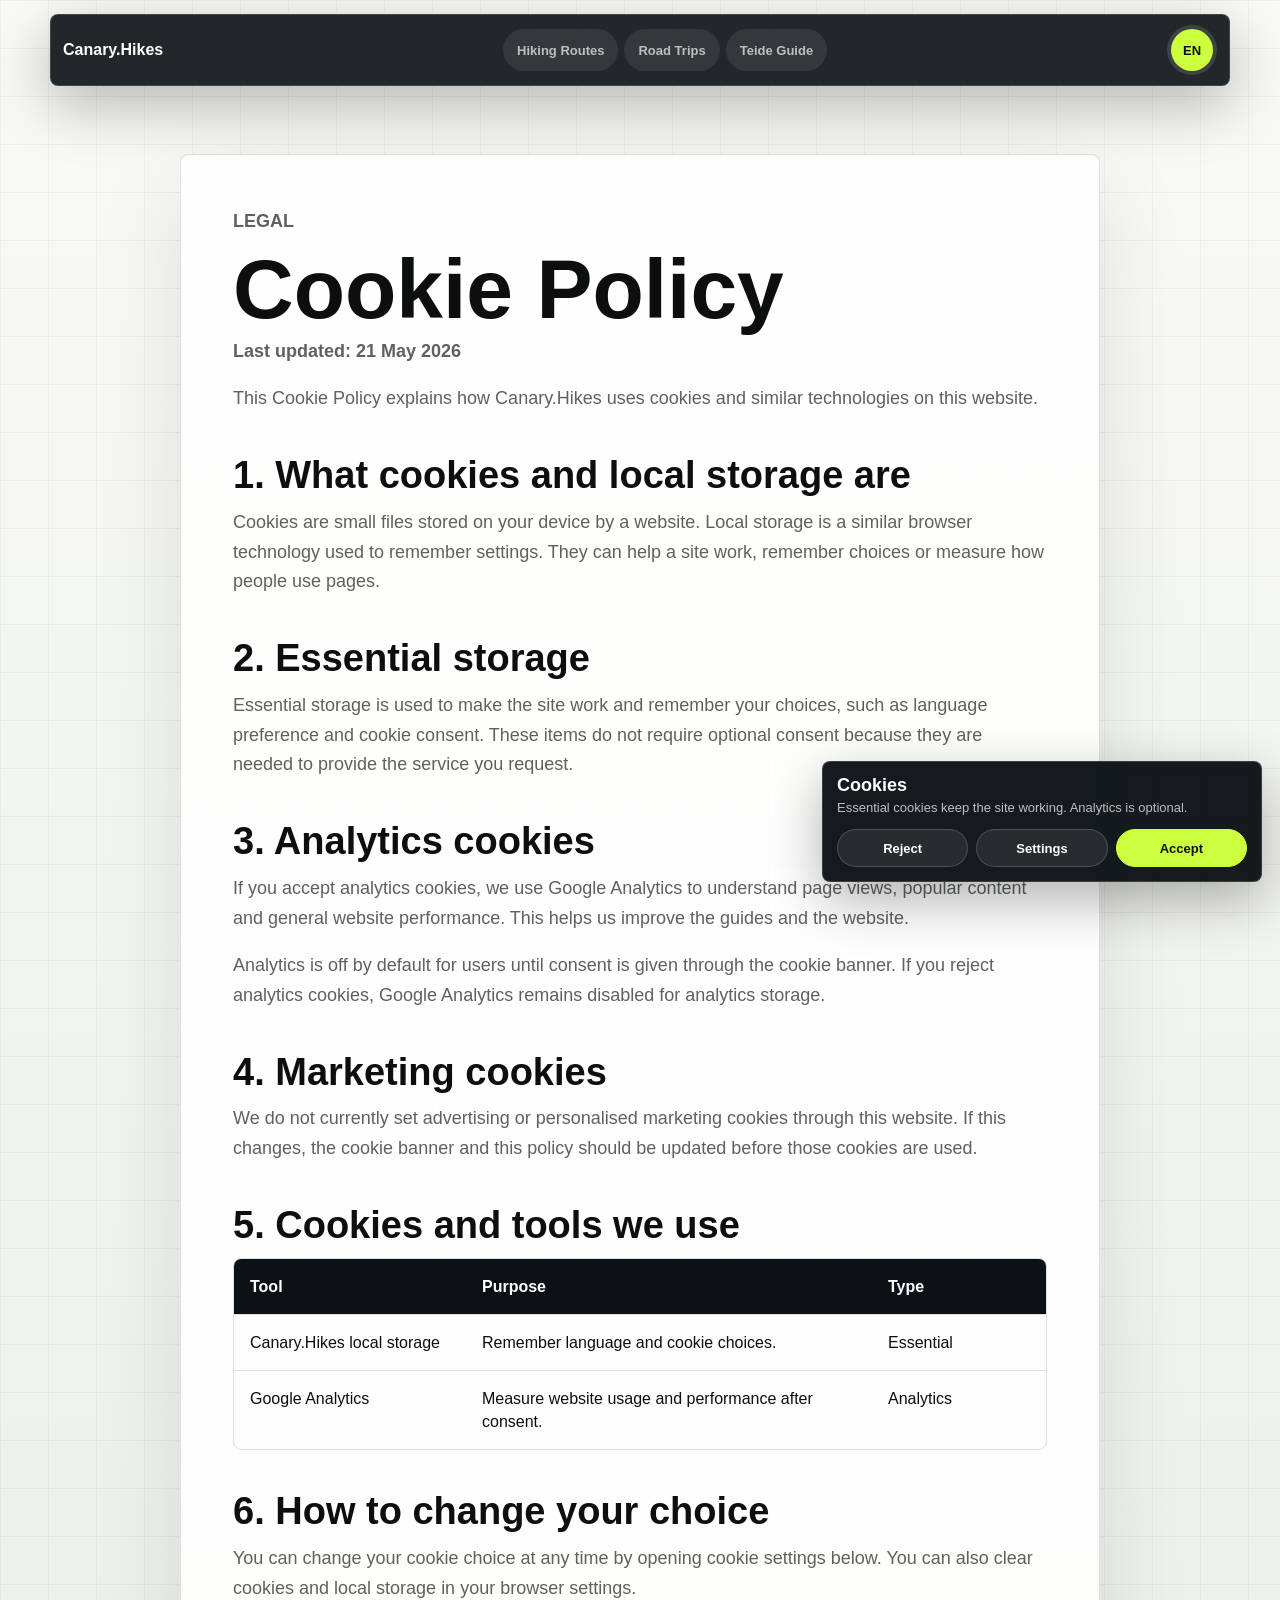
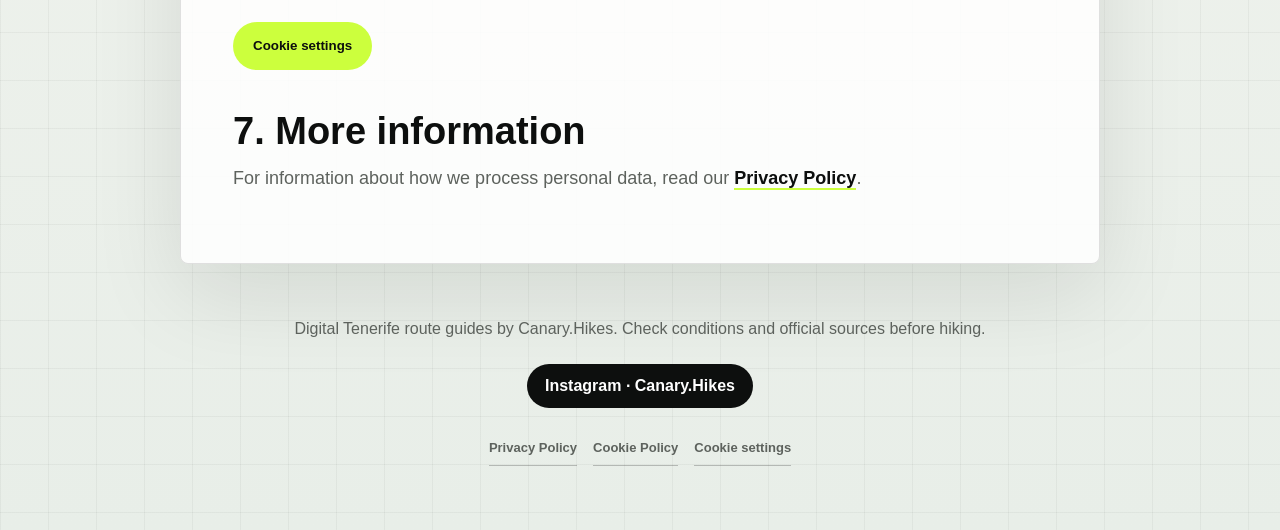
==== cookie-policy/index.html @ 88b1aeab "Add legal pages and polish site UX" ====
<!doctype html>
<html lang="en">
  <head>
    <!-- Google tag (gtag.js) -->
    <script async src="https://www.googletagmanager.com/gtag/js?id=G-Z81YE5CEX2"></script>
    <script>
      window.dataLayer = window.dataLayer || [];
      function gtag(){dataLayer.push(arguments);}
      gtag('consent', 'default', {
        analytics_storage: 'denied',
        ad_storage: 'denied',
        ad_user_data: 'denied',
        ad_personalization: 'denied'
      });
      gtag('js', new Date());
      gtag('config', 'G-Z81YE5CEX2');
    </script>
    <meta charset="UTF-8" />
    <meta name="viewport" content="width=device-width, initial-scale=1.0" />
    <title>Cookie Policy | Canary.Hikes</title>
    <meta name="description" content="Cookie Policy for Canary.Hikes: essential storage, analytics cookies, Google Analytics and how to change your cookie choices." />
    <meta name="robots" content="index, follow" />
    <link rel="stylesheet" href="/styles.css?v=53" />
  </head>
  <body class="legal-page">
    <header class="topbar">
      <a class="brand" href="/en/teide-guide/" aria-label="Canary.Hikes home">
        <span>Canary.Hikes</span>
      </a>
      <nav class="nav" aria-label="Main navigation">
        <a href="/en/hiking-routes/">Hiking Routes</a>
        <a href="/en/road-trips/">Road Trips</a>
        <a href="/en/teide-guide/">Teide Guide</a>
      </nav>
      <div class="lang-switch" aria-label="Language selector">
        <a class="active" href="/cookie-policy/">EN</a>
      </div>
    </header>

    <main class="legal-document" id="top">
      <p class="eyebrow">Legal</p>
      <h1>Cookie Policy</h1>
      <p class="legal-updated">Last updated: 21 May 2026</p>
      <p>This Cookie Policy explains how Canary.Hikes uses cookies and similar technologies on this website.</p>

      <section>
        <h2>1. What cookies and local storage are</h2>
        <p>Cookies are small files stored on your device by a website. Local storage is a similar browser technology used to remember settings. They can help a site work, remember choices or measure how people use pages.</p>
      </section>

      <section>
        <h2>2. Essential storage</h2>
        <p>Essential storage is used to make the site work and remember your choices, such as language preference and cookie consent. These items do not require optional consent because they are needed to provide the service you request.</p>
      </section>

      <section>
        <h2>3. Analytics cookies</h2>
        <p>If you accept analytics cookies, we use Google Analytics to understand page views, popular content and general website performance. This helps us improve the guides and the website.</p>
        <p>Analytics is off by default for users until consent is given through the cookie banner. If you reject analytics cookies, Google Analytics remains disabled for analytics storage.</p>
      </section>

      <section>
        <h2>4. Marketing cookies</h2>
        <p>We do not currently set advertising or personalised marketing cookies through this website. If this changes, the cookie banner and this policy should be updated before those cookies are used.</p>
      </section>

      <section>
        <h2>5. Cookies and tools we use</h2>
        <div class="legal-table" role="table" aria-label="Cookie list">
          <div role="row">
            <strong role="columnheader">Tool</strong>
            <strong role="columnheader">Purpose</strong>
            <strong role="columnheader">Type</strong>
          </div>
          <div role="row">
            <span role="cell">Canary.Hikes local storage</span>
            <span role="cell">Remember language and cookie choices.</span>
            <span role="cell">Essential</span>
          </div>
          <div role="row">
            <span role="cell">Google Analytics</span>
            <span role="cell">Measure website usage and performance after consent.</span>
            <span role="cell">Analytics</span>
          </div>
        </div>
      </section>

      <section>
        <h2>6. How to change your choice</h2>
        <p>You can change your cookie choice at any time by opening cookie settings below. You can also clear cookies and local storage in your browser settings.</p>
        <p><button class="legal-cookie-button" type="button" data-cookie-settings>Open cookie settings</button></p>
      </section>

      <section>
        <h2>7. More information</h2>
        <p>For information about how we process personal data, read our <a href="/privacy-policy/">Privacy Policy</a>.</p>
      </section>
    </main>

    <footer>
      <p>Digital Tenerife route guides by Canary.Hikes. Check conditions and official sources before hiking.</p>
      <a class="instagram-link" href="https://www.instagram.com/Canary.Hikes" target="_blank" rel="noreferrer">Instagram · Canary.Hikes</a>
      <nav class="legal-links" aria-label="Legal links">
        <a href="/privacy-policy/" data-legal="privacy">Privacy Policy</a>
        <a href="/cookie-policy/" data-legal="cookies">Cookie Policy</a>
        <button type="button" data-cookie-settings>Cookie settings</button>
      </nav>
    </footer>
    <script src="/app.js?v=53"></script>
  </body>
</html>
---- styles.css ----
:root {
  color-scheme: light;
  --ink: #0d0f0e;
  --muted: #5d625d;
  --paper: #f2f4ef;
  --panel: #ffffff;
  --stone: #d8ded6;
  --lava: #ff6b35;
  --moss: #4b6f45;
  --night: #0b1114;
  --sky: #c7e7ff;
  --acid: #ccff3d;
  --blue: #245cff;
  --radius: 8px;
  --max: 1180px;
}

* {
  box-sizing: border-box;
}

html {
  scroll-behavior: auto;
  scroll-padding-top: 108px;
}

*,
*::before,
*::after {
  animation: none !important;
  transition: none !important;
}

body {
  margin: 0;
  font-family: "SF Pro Text", "Helvetica Neue", Arial, system-ui, sans-serif;
  background:
    linear-gradient(rgba(13,15,14,.045) 1px, transparent 1px),
    linear-gradient(90deg, rgba(13,15,14,.045) 1px, transparent 1px),
    linear-gradient(180deg, #f9faf6 0, var(--paper) 42%, #e8eee8 100%),
    var(--paper);
  background-size: 48px 48px, 48px 48px, auto;
  color: var(--ink);
  letter-spacing: 0;
}

a {
  color: inherit;
  text-decoration: none;
}

img {
  display: block;
  width: 100%;
  max-width: 100%;
  height: auto;
}

.topbar {
  position: fixed;
  top: 14px;
  left: 50%;
  z-index: 20;
  width: min(calc(100% - 28px), var(--max));
  min-height: 64px;
  transform: translateX(-50%);
  display: grid;
  grid-template-columns: auto minmax(0, 1fr) auto;
  align-items: center;
  gap: 14px;
  padding: 10px 12px;
  background: rgba(11, 17, 20, 0.9);
  border: 1px solid rgba(255, 255, 255, 0.14);
  border-radius: 8px;
  backdrop-filter: blur(18px) saturate(1.15);
  box-shadow: 0 18px 60px rgba(0, 0, 0, 0.28);
  transition: width .24s ease, background-color .24s ease, box-shadow .24s ease, border-color .24s ease, min-height .24s ease, padding .24s ease, opacity .24s ease !important;
}

.topbar.topbar-scrolled {
  width: min(calc(100% - 56px), 1080px);
  min-height: 52px;
  padding: 7px 10px;
  opacity: .9;
  background: rgba(11, 17, 20, 0.72);
  border-color: rgba(255, 255, 255, 0.11);
  backdrop-filter: blur(22px) saturate(1.08);
  box-shadow: 0 10px 34px rgba(0, 0, 0, 0.22);
}

.topbar.topbar-scrolled:hover,
.topbar.topbar-scrolled:focus-within,
.topbar.topbar-scrolled.menu-open {
  opacity: 1;
  background: rgba(11, 17, 20, 0.94);
  border-color: rgba(255, 255, 255, 0.18);
  box-shadow: 0 16px 48px rgba(0, 0, 0, 0.3);
}

.brand,
.nav,
.lang-switch,
.hero-actions {
  display: flex;
  align-items: center;
}

.menu-toggle {
  display: none;
}

.brand {
  font-weight: 800;
  color: #fff;
  white-space: nowrap;
}

.topbar.topbar-scrolled .brand {
  opacity: .78;
}

.nav {
  min-width: 0;
  justify-content: center;
  gap: 6px;
  flex-wrap: wrap;
}
.nav a,
.lang-switch a {
  min-height: 42px;
  display: inline-flex;
  align-items: center;
  justify-content: center;
  padding: 0 14px;
  border-radius: 999px;
  font-size: 13px;
  font-weight: 850;
  line-height: 1;
  color: rgba(255, 255, 255, 0.68);
  white-space: nowrap;
}

.nav a {
  background: rgba(255, 255, 255, 0.08);
}

.topbar.topbar-scrolled .nav a,
.topbar.topbar-scrolled .lang-switch a {
  min-height: 36px;
  color: rgba(255, 255, 255, 0.54);
}

.topbar.topbar-scrolled .nav a {
  background: rgba(255, 255, 255, 0.055);
}

.nav a:hover,
.nav a.active,
.lang-switch a.active {
  color: var(--ink);
  background: var(--acid);
}

.topbar.topbar-scrolled .nav a.active,
.topbar.topbar-scrolled .lang-switch a.active {
  color: var(--ink);
  background: rgba(204, 255, 61, .92);
}

.lang-switch {
  gap: 4px;
  padding: 4px;
  background: rgba(255, 255, 255, 0.12);
  border-radius: 999px;
}

.topbar.topbar-scrolled .lang-switch {
  background: rgba(255, 255, 255, 0.08);
}

.lang-switch a {
  min-width: 42px;
  padding: 0 11px;
  border: 0;
  cursor: pointer;
  background: transparent;
}

.hero {
  position: relative;
  min-height: clamp(620px, 86vh, 860px);
  display: grid;
  grid-template-columns: minmax(0, 1fr) minmax(250px, 320px);
  justify-content: space-between;
  align-items: end;
  gap: clamp(20px, 3vw, 42px);
  overflow: clip;
  padding: clamp(116px, 13vh, 146px) max(24px, calc((100vw - var(--max)) / 2)) clamp(56px, 9vh, 96px);
  background: #050708;
}

.shop-page {
  min-height: 100vh;
}

.shop-hero {
  position: relative;
  min-height: clamp(560px, 70vh, 820px);
  display: grid;
  align-items: end;
  overflow: visible;
  padding: clamp(124px, 14vh, 156px) max(24px, calc((100vw - var(--max)) / 2)) clamp(64px, 10vh, 92px);
  background: #050708;
}

.shop-hero > img,
.shop-hero .hero-shade {
  position: absolute;
  inset: 0;
  width: 100%;
  height: 100%;
}

.shop-hero > img {
  object-fit: cover;
  object-position: center 46%;
}

.shop-hero-content {
  position: relative;
  max-width: 760px;
  z-index: 2;
  color: #fff;
}

.shop-hero-hiking .shop-hero-content {
  max-width: min(760px, 100%);
  padding: clamp(26px, 3vw, 38px);
  border: 1px solid rgba(255, 255, 255, 0.2);
  border-radius: 18px;
  background: linear-gradient(124deg, rgba(9, 30, 50, 0.16), rgba(16, 43, 66, 0.05));
  backdrop-filter: blur(4px);
  text-shadow: none;
}

.shop-hero-hiking .shop-hero-content .eyebrow {
  display: inline-flex;
  margin-bottom: 18px;
  min-height: 0;
  padding: 0;
  border: 0;
  border-radius: 0;
  background: transparent;
  color: rgba(223, 255, 106, 0.95);
  letter-spacing: 0.08em;
  text-transform: uppercase;
}

.shop-hero-hiking .shop-hero-content .hero-copy {
  max-width: 48ch;
  line-height: 1.62;
}

.shop-hero h1 {
  max-width: 760px;
  margin-bottom: 18px;
  font-size: clamp(38px, 5vw, 64px);
  line-height: .98;
}

.shop-hero .hero-copy {
  max-width: 64ch;
  font-size: 18px;
}

.shop-hero .hero-copy > .hero-bullet-grid {
  margin-top: 16px;
}

.shop-hero-hiking h1 {
  margin-bottom: 22px;
}

.shop-hero-hiking .hero-actions {
  margin-top: 34px;
}

.shop-hero-hiking .hero-shade {
  background:
    radial-gradient(78% 66% at 18% 44%, rgba(11, 34, 56, 0.17) 0%, rgba(11, 34, 56, 0.07) 52%, rgba(11, 34, 56, 0) 80%),
    linear-gradient(180deg, rgba(11, 31, 50, 0.02) 0%, rgba(11, 31, 50, 0.01) 46%, rgba(11, 31, 50, 0.08) 100%);
}

.hero-bullet-grid {
  display: grid;
  grid-template-columns: repeat(3, minmax(0, 1fr));
  gap: 0.75rem;
  margin-top: 0.85rem;
}

.hero-bullet-card {
  display: flex;
  flex-direction: column;
  gap: 0.35rem;
  padding: 0.85rem 0.95rem;
  border-radius: 14px;
  background: linear-gradient(145deg, rgba(11, 23, 42, 0.76), rgba(28, 52, 78, 0.58));
  border: 1px solid rgba(224, 204, 173, 0.28);
  box-shadow: 0 14px 32px rgba(8, 16, 29, 0.32);
}

.hero-bullet-card strong {
  color: #f4e2c6;
  font-weight: 700;
  letter-spacing: 0.01em;
}

.hero-bullet-card span {
  color: rgba(244, 248, 255, 0.92);
}

.shop-section {
  padding-top: 58px;
}

.product-grid {
  display: grid;
  grid-template-columns: repeat(3, minmax(0, 1fr));
  gap: 16px;
}

.product-card {
  min-height: 330px;
  display: flex;
  flex-direction: column;
  padding: 22px;
  border: 1px solid rgba(13, 15, 14, 0.12);
  border-radius: 8px;
  background: rgba(255,255,255,.86);
  box-shadow: 0 22px 70px rgba(16, 17, 16, .07);
}

.product-card {
  position: relative;
  overflow: hidden;
}

.product-card h3 {
  margin: 0 0 10px;
  min-height: 52px;
}

.product-card::after {
  content: "";
  position: absolute;
  inset: 0;
  pointer-events: none;
  background: linear-gradient(160deg, rgba(36,92,255,.05), transparent 36%);
}

.product-index {
  display: inline-flex;
  width: fit-content;
  margin-bottom: 22px;
  padding: 7px 9px;
  border-radius: 999px;
  background: var(--ink);
  color: #fff;
  font-size: 12px;
  font-weight: 900;
}

.product-card p {
  margin-bottom: 0;
  color: var(--muted);
}

.product-meta {
  display: grid;
  gap: 6px;
  margin-top: auto;
  padding-top: 24px;
  color: var(--muted);
  font-size: 13px;
}

.product-meta strong {
  color: var(--ink);
}

.product-buy {
  display: flex;
  align-items: center;
  justify-content: space-between;
  gap: 12px;
  margin-top: 22px;
  padding-top: 16px;
  border-top: 1px solid rgba(13, 15, 14, 0.12);
}

.product-buy > strong {
  font-family: "Arial Black", "SF Pro Display", "Helvetica Neue", Arial, sans-serif;
  font-size: 24px;
}

.product-buy a {
  min-height: 38px;
  display: inline-flex;
  align-items: center;
  padding: 0 12px;
  border-radius: 999px;
  background: var(--acid);
  color: var(--ink);
  font-size: 12px;
  font-weight: 900;
  white-space: nowrap;
}

.hero > img,
.hero-shade {
  position: absolute;
  inset: 0;
  width: 100%;
  height: 100%;
}

.hero > img {
  object-fit: cover;
  object-position: center;
}

.hero-shade {
  background:
    linear-gradient(102deg, rgba(3, 6, 7, 0.92) 8%, rgba(7, 9, 10, 0.66) 42%, rgba(7, 10, 10, 0.2) 76%),
    linear-gradient(0deg, rgba(4, 6, 7, 0.9) 3%, rgba(9, 10, 11, 0.24) 56%, rgba(9, 10, 11, 0.32) 100%);
  z-index: 1;
}

.hero-atmosphere {
  position: absolute;
  inset: 0;
  z-index: 0;
  overflow: hidden;
  pointer-events: none;
}

.haze,
.ridge,
.sun-glow {
  position: absolute;
}

.haze {
  inset: auto -18% 0;
  height: 54%;
  background: radial-gradient(ellipse at center, rgba(227, 236, 255, 0.2) 0%, rgba(227, 236, 255, 0) 72%);
  filter: blur(8px);
}

.haze-back {
  bottom: 14%;
  opacity: 0.34;
  animation: drift 28s ease-in-out infinite alternate;
}

.haze-front {
  bottom: -8%;
  opacity: 0.24;
  animation: drift 34s ease-in-out infinite alternate-reverse;
}

.ridge {
  inset: auto -8% -2%;
  height: 46%;
  background: linear-gradient(180deg, rgba(21, 25, 27, 0.08), rgba(10, 13, 14, 0.78) 54%, rgba(7, 8, 9, 0.95));
  clip-path: polygon(0% 100%, 10% 71%, 18% 79%, 29% 59%, 42% 73%, 55% 48%, 63% 58%, 75% 37%, 88% 55%, 100% 44%, 100% 100%);
}

.ridge-two {
  inset: auto -15% -1%;
  height: 38%;
  opacity: 0.78;
  filter: blur(2px);
  clip-path: polygon(0% 100%, 8% 84%, 22% 68%, 34% 79%, 48% 62%, 62% 70%, 75% 57%, 91% 65%, 100% 52%, 100% 100%);
}

.sun-glow {
  top: 9%;
  right: 7%;
  width: min(420px, 46vw);
  aspect-ratio: 1;
  border-radius: 999px;
  background: radial-gradient(circle, rgba(255, 194, 109, 0.38), rgba(255, 194, 109, 0.02) 70%);
  filter: blur(4px);
  animation: pulse-light 16s ease-in-out infinite alternate;
}

.hero-content {
  position: relative;
  width: 100%;
  max-width: min(64ch, 100%);
  padding: clamp(20px, 2.8vw, 32px);
  border: 1px solid rgba(255, 255, 255, 0.16);
  border-radius: 14px;
  background: linear-gradient(132deg, rgba(8, 10, 11, 0.56), rgba(8, 10, 11, 0.22));
  backdrop-filter: blur(8px);
  color: #fff;
  text-shadow: 0 2px 28px rgba(0, 0, 0, 0.46);
  z-index: 2;
  animation: hero-reveal .9s ease-out both;
}

.eyebrow {
  margin: 0 0 13px;
  font-size: 12px;
  font-weight: 900;
  letter-spacing: 0;
  text-transform: uppercase;
  color: var(--lava);
}

.hero .eyebrow {
  display: inline-flex;
  min-height: 30px;
  align-items: center;
  padding: 0 10px;
  border: 1px solid rgba(204,255,61,.45);
  border-radius: 999px;
  background: rgba(204,255,61,.12);
  color: var(--acid);
}

h1,
h2,
h3,
p {
  margin-top: 0;
}

h1 {
  max-width: 760px;
  margin-bottom: 20px;
  font-family: "Arial Black", "SF Pro Display", "Helvetica Neue", Arial, sans-serif;
  font-size: clamp(50px, 7.8vw, 108px);
  line-height: 0.88;
  letter-spacing: 0;
}

.hero h1 {
  max-width: 20ch;
  margin-bottom: 16px;
  font-size: clamp(34px, 4.6vw, 64px);
  line-height: 1.02;
  text-wrap: balance;
}

html[lang="ru"] .hero h1 {
  max-width: 100%;
  font-size: clamp(36px, 3.2vw, 50px);
  line-height: 1.08;
  overflow-wrap: normal;
}

html[lang="ru"] .hero-content {
  max-width: min(72ch, 100%);
}

h2 {
  margin-bottom: 0;
  font-family: "Arial Black", "SF Pro Display", "Helvetica Neue", Arial, sans-serif;
  font-size: clamp(34px, 4.8vw, 74px);
  line-height: 0.92;
  letter-spacing: 0;
}

h3 {
  margin-bottom: 10px;
  font-family: "Arial Black", "SF Pro Display", "Helvetica Neue", Arial, sans-serif;
  font-size: 22px;
  line-height: 1.02;
}

p,
li,
dd {
  font-size: 16px;
  line-height: 1.62;
}

.hero-copy {
  max-width: 56ch;
  color: rgba(255, 255, 255, 0.88);
  font-size: clamp(16px, 1.8vw, 20px);
  line-height: 1.56;
}

.hero-actions {
  gap: 10px;
  flex-wrap: wrap;
  margin-top: 28px;
}

.hero-routes .hero-content {
  max-width: min(720px, 100%);
  padding: 0;
  border: 0;
  border-radius: 0;
  background: none;
  backdrop-filter: none;
  box-shadow: none;
}

.hero-routes {
  min-height: clamp(680px, 84vh, 780px);
  grid-template-columns: minmax(0, 760px);
  justify-content: start;
  align-items: center;
  padding-top: clamp(124px, 13vh, 154px);
  padding-bottom: clamp(68px, 9vh, 102px);
}

.hero-routes .hero-shade {
  background:
    radial-gradient(84% 72% at 24% 42%, rgba(6, 10, 13, 0.46) 0%, rgba(6, 10, 13, 0.18) 56%, rgba(6, 10, 13, 0) 100%),
    linear-gradient(180deg, rgba(10, 13, 11, 0.06) 0%, rgba(10, 13, 11, 0.28) 100%);
}

.hero-routes .hero-content {
  position: relative;
  isolation: isolate;
}

.hero-routes .hero-content::before {
  content: "";
  position: absolute;
  inset: -12% -9% -16% -10%;
  z-index: -1;
  pointer-events: none;
  background:
    radial-gradient(130% 100% at 22% 42%, rgba(8, 12, 15, 0.56) 0%, rgba(8, 12, 15, 0.24) 52%, rgba(8, 12, 15, 0) 100%),
    linear-gradient(100deg, rgba(8, 12, 15, 0.34) 0%, rgba(8, 12, 15, 0.14) 54%, rgba(8, 12, 15, 0) 100%);
  filter: blur(2px);
}

.hero-routes .hero-content h1 {
  max-width: 18ch;
  margin-bottom: 24px;
  font-size: clamp(44px, 5.8vw, 74px);
  line-height: 0.98;
  letter-spacing: -0.02em;
  text-wrap: pretty;
}

.hero-routes .hero-copy {
  color: rgba(242, 246, 243, 0.92);
  max-width: min(64ch, 100%);
  font-size: clamp(17px, 1.7vw, 20px);
  line-height: 1.58;
}

.hero-routes .hero-actions {
  margin-top: 30px;
  min-height: 54px;
}

.hero-routes .eyebrow {
  margin-bottom: 20px;
  padding: 0;
  border: 0;
  border-radius: 0;
  background: none;
  color: var(--acid);
  letter-spacing: 0.08em;
  text-transform: uppercase;
  font-size: 12px;
  font-weight: 800;
}

.hero-routes > img {
  object-fit: cover;
  object-position: 55% center;
  filter: brightness(1.04) saturate(1.03);
}

.hero-benefits {
  list-style: none;
  margin: 14px 0 0;
  padding: 0;
  display: flex;
  flex-wrap: wrap;
  gap: 10px 12px;
  max-width: 720px;
}

.hero-benefits li {
  margin: 0;
  display: flex;
  align-items: center;
  padding: 10px 14px;
  border-radius: 12px;
  font-size: 14.5px;
  line-height: 1.35;
  color: rgba(249, 252, 255, 0.97);
  background: linear-gradient(152deg, rgba(9, 32, 54, 0.42), rgba(22, 60, 93, 0.24));
  border: 1px solid rgba(229, 241, 255, 0.3);
  text-wrap: pretty;
  flex: 1 1 280px;
  min-width: min(100%, 220px);
}

.primary-btn,
.ghost-btn {
  min-height: 48px;
  display: inline-flex;
  align-items: center;
  justify-content: center;
  padding: 0 18px;
  border-radius: 999px;
  font-weight: 800;
}

.primary-btn {
  background: var(--acid);
  color: var(--ink);
  box-shadow: 0 14px 34px rgba(204,255,61,.28);
  min-height: 54px;
  padding: 0 28px;
  transition: transform .2s ease, box-shadow .2s ease, filter .2s ease;
}

.primary-btn:hover {
  transform: translateY(-1px);
  background: var(--lava);
  color: #fff;
  box-shadow: 0 16px 34px rgba(255,107,53,.28);
}

.ghost-btn {
  border: 1px solid rgba(255,255,255,.36);
  color: #fff;
}

.summit-panel {
  position: relative;
  width: min(320px, calc(100vw - 48px));
  padding: 20px;
  color: #fff;
  border: 1px solid rgba(255,255,255,.24);
  border-radius: 8px;
  background: rgba(11, 17, 20, .62);
  backdrop-filter: blur(20px) saturate(1.15);
  z-index: 2;
}

@keyframes drift {
  0% { transform: translate3d(-2%, 0, 0) scale(1); }
  100% { transform: translate3d(2%, -1.5%, 0) scale(1.04); }
}

@keyframes pulse-light {
  0% { transform: scale(1); opacity: 0.28; }
  100% { transform: scale(1.1); opacity: 0.42; }
}

@keyframes hero-reveal {
  from { opacity: 0; transform: translateY(16px); }
  to { opacity: 1; transform: translateY(0); }
}

.summit-panel span {
  color: rgba(255,255,255,.66);
  font-size: 12px;
  font-weight: 800;
  text-transform: uppercase;
}

.summit-panel strong {
  display: block;
  margin: 8px 0;
  font-size: clamp(36px, 4vw, 42px);
  line-height: 1;
}

.summit-panel p {
  margin: 0;
  color: rgba(255,255,255,.78);
}

.section-pad {
  width: min(calc(100% - 36px), var(--max));
  margin: 0 auto;
  padding: 118px 0;
  scroll-margin-top: 118px;
}

.ascent-plan article,
.route-card,
.columns article,
.gear-item,
.timeline article,
.compare article,
.tip-grid article,
.faq-grid article {
  background: rgba(255,255,255,.82);
  border: 1px solid rgba(13, 15, 14, 0.12);
  border-radius: 8px;
  box-shadow: 0 22px 70px rgba(16, 17, 16, .07);
  backdrop-filter: blur(10px);
}

.ascent-plan span,
.timeline span {
  display: inline-grid;
  place-items: center;
  width: 34px;
  height: 34px;
  margin-bottom: 22px;
  border-radius: 999px;
  background: var(--ink);
  color: #fff;
  font-size: 12px;
  font-weight: 800;
}

.ascent-plan p,
.timeline p,
.tip-grid p,
.faq-grid p,
.gear-item li,
.columns li,
.columns p {
  margin-bottom: 0;
  color: var(--muted);
}

.intro,
.descent {
  display: grid;
  grid-template-columns: minmax(0, .9fr) minmax(0, 1.1fr);
  gap: clamp(28px, 4vw, 56px);
  align-items: start;
}

.intro {
  position: relative;
}

.intro::before {
  content: "";
  position: absolute;
  right: 0;
  top: 96px;
  width: 280px;
  height: 8px;
  background: var(--acid);
  opacity: .95;
  z-index: -1;
}

.intro h2 {
  max-width: 11ch;
  font-size: clamp(34px, 4vw, 58px);
  line-height: 1.04;
  overflow-wrap: normal;
  hyphens: none;
}

.intro-note {
  margin-top: 6px;
  padding: 30px 0 0;
  border-top: 1px solid rgba(13, 15, 14, .16);
}

.intro-note p {
  margin: 0;
  max-width: 640px;
  color: var(--muted);
  font-size: clamp(18px, 2vw, 24px);
  line-height: 1.55;
}

.intro-metrics {
  display: flex;
  flex-wrap: wrap;
  gap: 8px;
  margin-top: 24px;
}

.intro-metrics span {
  display: inline-flex;
  gap: 8px;
  align-items: center;
  min-height: 38px;
  padding: 8px 12px;
  border: 1px solid rgba(13, 15, 14, .14);
  border-radius: 999px;
  background: rgba(255, 255, 255, .68);
  color: var(--muted);
  font-size: 14px;
  line-height: 1.2;
}

.intro-metrics strong {
  color: var(--ink);
  font-size: 14px;
  line-height: 1.2;
}

.intro-gallery {
  display: grid;
  grid-template-columns: .82fr 1fr;
  gap: 12px;
  margin-top: 28px;
}

.intro-gallery figure,
.sunrise-photo {
  position: relative;
  overflow: hidden;
  margin: 0;
  border-radius: 8px;
  background: var(--ink);
  box-shadow: 0 24px 70px rgba(16, 17, 16, .14);
}

.intro-gallery figure {
  aspect-ratio: 3 / 4;
}

.intro-gallery figure:first-child {
  margin-top: 44px;
}

.intro-gallery img,
.sunrise-photo img {
  width: 100%;
  height: 100%;
  object-fit: cover;
  display: block;
  filter: saturate(.94) contrast(1.05);
}

.sunrise-plan {
  padding-top: 18px;
}

.sunrise-panel {
  position: relative;
  overflow: hidden;
  padding: clamp(28px, 5vw, 54px);
  border-radius: 8px;
  background:
    radial-gradient(circle at 84% 12%, rgba(204,255,61,.28), transparent 28%),
    radial-gradient(circle at 12% 90%, rgba(255,99,58,.18), transparent 34%),
    linear-gradient(135deg, #0d1110, #18211f 58%, #101312);
  color: #fff;
  box-shadow: 0 30px 90px rgba(16, 17, 16, .18);
}

.sunrise-panel::before {
  content: "";
  position: absolute;
  inset: 0;
  background-image:
    linear-gradient(rgba(255,255,255,.05) 1px, transparent 1px),
    linear-gradient(90deg, rgba(255,255,255,.05) 1px, transparent 1px);
  background-size: 48px 48px;
  mask-image: linear-gradient(to bottom, rgba(0,0,0,.75), transparent 70%);
  pointer-events: none;
}

.sunrise-panel > * {
  position: relative;
  z-index: 1;
}

.sunrise-plan .section-head {
  max-width: 980px;
}

.sunrise-plan .section-head p:not(.eyebrow) {
  max-width: 780px;
  color: rgba(255,255,255,.72);
}

.sunrise-plan h2 {
  max-width: 900px;
  color: #fff;
  font-size: clamp(30px, 4vw, 52px);
  line-height: 1.04;
}

.sunrise-layout {
  display: grid;
  grid-template-columns: minmax(0, 1.05fr) minmax(300px, .75fr);
  gap: clamp(20px, 4vw, 42px);
  align-items: start;
}

.sunrise-highlights {
  display: grid;
  grid-template-columns: repeat(3, 1fr);
  gap: 12px;
  margin-top: 26px;
}

.sunrise-highlights article {
  padding: 18px;
  border: 1px solid rgba(255,255,255,.16);
  border-radius: 8px;
  background: rgba(255,255,255,.08);
}

.sunrise-highlights span {
  display: inline-block;
  margin-bottom: 18px;
  color: var(--acid);
  font-size: 12px;
  font-weight: 900;
}

.sunrise-highlights strong {
  display: block;
  margin-bottom: 8px;
  font-size: 18px;
}

.sunrise-highlights p {
  margin: 0;
  color: rgba(255,255,255,.7);
  font-size: 14px;
  line-height: 1.5;
}

.sunrise-table-wrap {
  margin-top: 22px;
  overflow-x: auto;
  border: 1px solid rgba(255,255,255,.16);
  border-radius: 8px;
  background: rgba(255, 255, 255, .08);
  box-shadow: 0 24px 70px rgba(0, 0, 0, .24);
}

.sunrise-table {
  width: 100%;
  min-width: 560px;
  border-collapse: collapse;
  font-size: 15px;
}

.sunrise-table th,
.sunrise-table td {
  padding: 14px 18px;
  border-bottom: 1px solid rgba(255,255,255,.1);
  text-align: left;
  white-space: nowrap;
}

.sunrise-table th {
  background: rgba(5, 8, 7, .9);
  color: #fff;
  font-size: 12px;
  letter-spacing: .08em;
  text-transform: uppercase;
}

.sunrise-table td {
  color: rgba(255,255,255,.82);
}

.sunrise-table td:first-child {
  color: #fff;
  font-weight: 900;
}

.sunrise-table tr:last-child td {
  border-bottom: 0;
}

.sunrise-photo {
  min-height: 620px;
  align-self: stretch;
}

.sunrise-photo::after {
  content: "";
  position: absolute;
  inset: 0;
  background: linear-gradient(to top, rgba(0,0,0,.68), transparent 48%);
  pointer-events: none;
}

.sunrise-photo figcaption {
  position: absolute;
  left: 18px;
  right: 18px;
  bottom: 18px;
  z-index: 1;
  margin: 0;
  color: #fff;
  font-size: 15px;
  font-weight: 800;
  line-height: 1.35;
}

@media (max-width: 640px) {
  .sunrise-highlights {
    grid-template-columns: 1fr;
  }

  .intro h2 {
    max-width: 100%;
    font-size: clamp(30px, 8vw, 36px);
    line-height: 1.08;
  }

  .intro-note {
    padding-top: 22px;
  }

  .intro-gallery {
    grid-template-columns: 1fr 1fr;
  }

  .intro-gallery figure:first-child {
    margin-top: 24px;
  }

  .sunrise-layout {
    grid-template-columns: 1fr;
  }

  .sunrise-photo {
    order: -1;
    min-height: 520px;
  }

  .intro::before {
    display: none;
  }

  .sunrise-table {
    min-width: 480px;
  }
}

.ascent-plan {
  padding-top: 0;
}

.plan-flow {
  display: grid;
  grid-template-columns: repeat(4, 1fr);
  gap: 16px;
}

.plan-flow article {
  min-height: 255px;
  padding: 28px;
  display: flex;
  flex-direction: column;
}

.plan-flow article:nth-child(3) {
  background: var(--ink);
  color: #fff;
}

.plan-flow article:nth-child(3) p {
  color: rgba(255,255,255,.72);
}

.plan-flow article:nth-child(3) span {
  background: #fff;
  color: var(--night);
}

.step-link {
  display: inline-flex;
  align-items: center;
  gap: 8px;
  width: fit-content;
  margin-top: auto;
  padding-top: 24px;
  color: var(--ink);
  font-size: 12px;
  font-weight: 900;
  letter-spacing: .08em;
  text-transform: uppercase;
  text-decoration: none;
}

.step-link::after {
  content: "->";
  color: var(--accent);
}

.plan-flow article:nth-child(3) .step-link {
  color: #fff;
}

.plan-flow article:nth-child(3) .step-link::after {
  color: var(--acid);
}

.section-head {
  max-width: 820px;
  margin-bottom: 34px;
}

.section-head p:not(.eyebrow) {
  margin-top: 18px;
  color: var(--muted);
}

.route-layout {
  display: grid;
  grid-template-columns: 1fr;
  gap: 26px;
  align-items: stretch;
}

.route-schema {
  padding-top: 18px;
}

 .teide-diagram {
  overflow: hidden;
  position: relative;
  border: 1px solid rgba(255,255,255,.18);
  border-radius: 22px;
  background: #040911;
  box-shadow: 0 34px 90px rgba(8, 10, 16, .54), inset 0 0 0 1px rgba(255,255,255,.06);
  transform: translateY(26px);
  opacity: 0;
  --scene-progress: 0;
  transition: opacity 1s ease, transform 1s cubic-bezier(.22,.7,.2,1);
}
.teide-diagram.is-visible { opacity: 1; transform: translateY(0); }
.teide-diagram svg { display: block; width: 100%; height: auto; }
.teide-diagram .sky-night { fill: url(#nightSky); }
.teide-diagram .sky-dawn { fill: url(#dawnWash); opacity: calc(var(--scene-progress) * .9); }
.teide-diagram .stars-layer { opacity: calc(1 - var(--scene-progress)); }
.teide-diagram .stars-layer circle { fill: rgba(240, 245, 255, .95); animation: star-twinkle 4.8s ease-in-out infinite; }
.teide-diagram .sun-halo { fill: rgba(255, 191, 112, .52); filter: url(#blurSoft); opacity: calc(var(--scene-progress) * .95); transform-origin: center; animation: sunrise-breathe 9s ease-in-out infinite; }
.teide-diagram .bg-volcano { fill: rgba(31,43,60,.7); }
.teide-diagram .main-volcano { fill: rgba(68,53,43,.88); filter: brightness(calc(.62 + var(--scene-progress) * .6)); }
.teide-diagram .cloud-sea path { fill: rgba(196,214,236,.24); filter: blur(4px); }
.teide-diagram .cloud-a { animation: cloud-drift-a 18s ease-in-out infinite alternate; }
.teide-diagram .cloud-b { animation: cloud-drift-b 24s ease-in-out infinite alternate; }
.teide-diagram .fog-veil path { fill: rgba(218,228,242,.18); filter: blur(7px); animation: fog-drift 16s ease-in-out infinite alternate; }
.teide-diagram .route-track,.teide-diagram .route-glow,.teide-diagram .route-travel,.teide-diagram .cable-line,.teide-diagram .cable-lights { fill:none; stroke-linecap:round; stroke-linejoin:round; }
.teide-diagram .route-track { stroke: rgba(255,236,194,.58); stroke-width: 4.2; stroke-dasharray: 8 9; }
.teide-diagram .route-glow { stroke: url(#summitRoute); stroke-width: 12; opacity: calc(.25 + var(--scene-progress) * .55); filter: blur(2px); }
.teide-diagram .route-travel { stroke: #fffef2; stroke-width: 2.8; stroke-dasharray: 46 500; animation: route-climb 6s linear infinite; }
.teide-diagram .cable-line { stroke: rgba(170,212,248,.65); stroke-width: 3.5; stroke-dasharray: 8 10; }
.teide-diagram .cable-lights { stroke: rgba(245,251,255,.95); stroke-width: 1.8; stroke-dasharray: 20 220; animation: cable-move 5.2s linear infinite; }
.teide-diagram .node { opacity: .62; }
.teide-diagram .node circle { fill: #fff8dd; stroke: rgba(29,25,20,.85); stroke-width: 3; }
.teide-diagram .node text { fill: rgba(250,252,255,.95); font-size: 20px; font-weight: 500; letter-spacing: .2px; filter: drop-shadow(0 4px 10px rgba(0,0,0,.55)); }
.teide-diagram .stage-1,.teide-diagram .stage-2,.teide-diagram .stage-3,.teide-diagram .stage-4,.teide-diagram .stage-5 { animation: checkpoint-float 5s ease-in-out infinite; }
.teide-diagram .stage-2 { animation-delay: .4s; } .teide-diagram .stage-3 { animation-delay: .8s; } .teide-diagram .stage-4 { animation-delay: 1.2s; } .teide-diagram .stage-5 { animation-delay: 1.6s; }
.teide-diagram .parallax-back,.teide-diagram .parallax-mid { transition: transform .5s ease-out; }
@keyframes star-twinkle { 0%,100%{opacity:.5}50%{opacity:1} }
@keyframes sunrise-breathe { 0%,100%{ transform:scale(1);}50%{ transform:scale(1.06);} }
@keyframes route-climb { to { stroke-dashoffset: -546; } }
@keyframes cable-move { to { stroke-dashoffset: -240; } }
@keyframes cloud-drift-a { from { transform:translateX(-18px);} to { transform:translateX(20px);} }
@keyframes cloud-drift-b { from { transform:translateX(22px);} to { transform:translateX(-22px);} }
@keyframes fog-drift { from { transform:translateX(-14px);} to { transform:translateX(14px);} }
@keyframes checkpoint-float { 0%,100%{ transform:translateY(0);}50%{ transform:translateY(-5px);} }

@media (max-width: 760px) {
  .teide-diagram .node text { font-size: 14px; }
}

.route-card {
  overflow: hidden;
  background: rgba(255,255,255,.9);
}

.route-card .route-copy {
  display: flex;
  flex-direction: column;
  height: 100%;
}

.route-card .stats {
  margin-top: auto;
}

.route-card.featured {
  display: grid;
  grid-template-columns: minmax(0, .95fr) minmax(360px, 1.05fr);
  min-height: 560px;
}

.route-card.featured img,
.visual-card img {
  height: 100%;
  object-fit: cover;
}

.route-card.featured img {
  min-height: 100%;
}

.route-card.compact {
  max-width: none;
  display: grid;
  grid-template-columns: minmax(0, 1.08fr) minmax(320px, .92fr);
  min-height: 430px;
}

.route-copy {
  padding: 48px;
}

.route-card.compact > img {
  height: 100%;
  object-fit: cover;
  min-height: 100%;
}

.route-card.compact.reverse .route-copy {
  order: 2;
}

.route-card.compact.reverse > img {
  order: 1;
}

.route-note {
  margin: 22px 0 0;
  padding: 18px 18px 18px 20px;
  border-left: 5px solid var(--acid);
  border-radius: 0 8px 8px 0;
  background: var(--ink);
  color: #fff;
  font-weight: 900;
}

.route-note-light {
  border-left-color: var(--blue);
  background: rgba(36, 92, 255, .08);
  color: var(--ink);
}

.tag {
  display: inline-flex;
  min-height: 30px;
  align-items: center;
  padding: 0 10px;
  margin-bottom: 16px;
  border-radius: 999px;
  background: var(--acid);
  color: var(--ink);
  font-size: 12px;
  font-weight: 800;
}

.tag.dark {
  background: rgba(36, 92, 255, .12);
  color: var(--blue);
}

.stats {
  display: grid;
  grid-template-columns: repeat(3, 1fr);
  gap: 8px;
  margin: 24px 0 0;
}

.stats.two {
  grid-template-columns: repeat(3, 1fr);
}

.stats div {
  padding: 16px;
  border-radius: 8px;
  background: rgba(13, 15, 14, 0.055);
  border: 1px solid rgba(13, 15, 14, .07);
}

dt {
  margin-bottom: 5px;
  color: var(--muted);
  font-size: 11px;
  font-weight: 800;
  text-transform: uppercase;
}

dd {
  margin: 0;
  color: var(--ink);
  font-weight: 800;
  line-height: 1.2;
}

.split,
.permits {
  display: grid;
  grid-template-columns: .95fr 1.05fr;
  gap: 44px;
  align-items: center;
}

.permits {
  grid-template-columns: 1fr;
  scroll-margin-top: 24px;
}

.visual-card {
  height: min(680px, 72vw);
  overflow: hidden;
  border-radius: 8px;
}

.stack h2 {
  margin-bottom: 28px;
}

.info-list {
  display: grid;
  gap: 12px;
}

.info-list article {
  padding: 22px 0;
  border-top: 1px solid rgba(25,35,43,.12);
}

.info-list .permit-callout {
  padding: 24px;
  border: 1px solid rgba(204, 255, 61, .42);
  border-radius: 8px;
  background: rgba(204, 255, 61, .16);
}

.info-list .permit-callout p {
  color: #3f4932;
}

.permit-links-block {
  padding: 24px;
  border: 1px solid rgba(25, 35, 43, .08);
  border-radius: 8px;
  background: rgba(255,255,255,.62);
}

.permit-links {
  display: flex;
  flex-wrap: wrap;
  gap: 10px;
  margin-top: 18px;
}

.permit-links a {
  min-height: 42px;
  display: inline-flex;
  align-items: center;
  justify-content: center;
  padding: 0 15px;
  border-radius: 999px;
  background: var(--acid);
  color: var(--ink);
  font-weight: 800;
  font-size: 14px;
}

.no-wrap {
  white-space: nowrap;
}

.permit-links a::after {
  content: "↗";
  margin-left: 8px;
  font-size: 13px;
}

.info-list p {
  margin-bottom: 0;
  color: var(--muted);
}

.permit-grid {
  display: grid;
  grid-template-columns: 1fr 1fr;
  gap: 14px;
  margin-top: 32px;
}

.permit-rule,
.permit-actions,
.permit-mini article {
  border: 1px solid rgba(13, 15, 14, .12);
  border-radius: 8px;
  background: rgba(255,255,255,.84);
  box-shadow: 0 22px 70px rgba(16, 17, 16, .06);
}

.permit-rule,
.permit-actions {
  min-height: 210px;
  padding: 28px;
}

.permit-rule {
  background: var(--ink);
  color: #fff;
}

.permit-rule p {
  color: rgba(255,255,255,.72);
}

.permit-mini {
  grid-column: 1 / -1;
  display: grid;
  grid-template-columns: repeat(3, 1fr);
  gap: 14px;
}

.permit-mini article {
  padding: 18px;
}

.permit-mini strong {
  display: block;
  margin-bottom: 8px;
  font-family: "Arial Black", "SF Pro Display", "Helvetica Neue", Arial, sans-serif;
  font-size: 18px;
}

.permit-mini span {
  display: block;
  color: var(--muted);
  line-height: 1.45;
}

.cable {
  width: 100%;
  max-width: none;
  padding-inline: max(18px, calc((100vw - var(--max)) / 2));
  scroll-margin-top: 0;
  background:
    linear-gradient(135deg, rgba(11,17,20,.98), rgba(15,22,25,.94)),
    var(--night);
  color: #fff;
  border-radius: 0;
}

section[id],
[id].section-pad {
  scroll-margin-top: 108px;
}

.cable .eyebrow {
  color: var(--acid);
}

.cable .section-head p:not(.eyebrow),
.cable .columns p,
.cable .columns li {
  color: rgba(255,255,255,.72);
}

.cable .section-head {
  padding-inline: 8px;
}

.section-link {
  min-height: 46px;
  display: inline-flex;
  align-items: center;
  justify-content: center;
  margin-top: 24px;
  padding: 0 18px;
  border-radius: 999px;
  background: var(--acid);
  color: var(--night);
  font-weight: 900;
  box-shadow: 0 18px 50px rgba(0,0,0,.2);
}

.section-link::after {
  content: "↗";
  margin-left: 8px;
  font-size: 13px;
}

.columns,
.gear-grid,
.tip-grid,
.faq-grid {
  display: grid;
  grid-template-columns: repeat(3, 1fr);
  gap: 16px;
}

.cable-columns {
  grid-template-columns: minmax(0, .92fr) minmax(0, 1.08fr);
}

.columns article,
.gear-item,
.tip-grid article,
.faq-grid article {
  padding: 24px;
}

.cable .columns article {
  background: rgba(255,255,255,.07);
  border-color: rgba(255,255,255,.16);
  box-shadow: none;
}

.cable-compare {
  margin-top: 16px;
}

.cable-compare article {
  background: rgba(255,255,255,.07);
  border-color: rgba(255,255,255,.16);
  box-shadow: none;
}

.cable-compare strong {
  color: var(--acid);
}

.cable-compare p {
  color: rgba(255,255,255,.72);
}

ul,
ol {
  padding-left: 20px;
  margin: 0;
}

.gear-grid {
  grid-template-columns: repeat(4, 1fr);
}

.gear-item {
  min-height: 280px;
  position: relative;
  overflow: hidden;
}

.gear-icon {
  width: auto;
  height: 30px;
  display: inline-flex;
  align-items: center;
  margin-bottom: 22px;
  padding: 0 10px;
  border-radius: 999px;
  background: var(--ink);
  color: #fff;
  font-size: 12px;
  font-weight: 900;
}

.gear-icon::before {
  content: attr(data-label);
}

.logistics {
  width: 100%;
  max-width: none;
  padding-inline: max(18px, calc((100vw - var(--max)) / 2));
  background:
    linear-gradient(135deg, #0b1114, #172326);
  color: #fff;
}

.logistics .section-head p:not(.eyebrow),
.logistics .timeline p {
  color: rgba(255,255,255,.68);
}

.parking-note {
  max-width: 760px;
}

.map-links {
  display: flex;
  flex-wrap: wrap;
  gap: 10px;
  margin-top: 24px;
}

.map-links a {
  min-height: 42px;
  display: inline-flex;
  align-items: center;
  justify-content: center;
  padding: 0 14px;
  border: 1px solid rgba(255,255,255,.18);
  border-radius: 999px;
  background: var(--acid);
  color: var(--ink);
  font-weight: 800;
  font-size: 14px;
}

.map-links a::after {
  content: "↗";
  margin-left: 8px;
  font-size: 13px;
}

@media (max-width: 940px) {
  .logistics {
    width: min(calc(100% - 36px), var(--max));
    margin-inline: auto;
    padding: 72px clamp(28px, 6vw, 48px);
    border-radius: 8px;
  }

  .logistics .section-head {
    max-width: none;
    margin-bottom: 0;
  }

  .logistics .section-head h2 {
    max-width: 12ch;
    line-height: 1.04;
  }

  .logistics .section-head p:not(.eyebrow),
  .parking-note {
    max-width: 58ch;
  }

  .map-links {
    gap: 12px;
  }

  .map-links a {
    min-height: 48px;
    padding-inline: 18px;
  }
}

@media (max-width: 640px) {
  .logistics {
    width: min(calc(100% - 28px), var(--max));
    padding: 56px 28px 64px;
  }

  .logistics .section-head h2 {
    max-width: 100%;
    font-size: clamp(32px, 9vw, 42px);
    line-height: 1.08;
  }

  .map-links {
    flex-direction: column;
  }

  .map-links a {
    width: 100%;
  }
}

.timeline {
  display: grid;
  grid-template-columns: repeat(4, 1fr);
  gap: 14px;
}

.timeline article {
  min-height: 250px;
  padding: 24px;
  background: rgba(255,255,255,.08);
  border-color: rgba(255,255,255,.12);
  box-shadow: none;
}

.timeline span {
  background: #fff;
  color: var(--night);
}

.compare {
  display: grid;
  grid-template-columns: 1fr 1fr;
  gap: 14px;
}

.compare article {
  padding: 26px;
}

.compare strong {
  display: block;
  margin-bottom: 12px;
  color: var(--moss);
  line-height: 1.45;
}

.compare p {
  margin-bottom: 0;
  color: var(--muted);
}

.tips {
  padding-top: 24px;
}

.faq {
  padding-top: 38px;
}

.faq .section-head {
  max-width: 900px;
}

.faq-grid {
  grid-template-columns: repeat(2, minmax(0, 1fr));
}

.faq-grid h3 {
  font-size: 20px;
  line-height: 1.12;
}

.faq-grid p {
  line-height: 1.6;
}

.acclimatize {
  display: grid;
  grid-template-columns: minmax(0, .9fr) minmax(360px, 1.1fr);
  gap: 34px;
  align-items: center;
  margin-top: 32px;
  margin-bottom: 78px;
  padding: 42px;
  border: 1px solid rgba(204, 255, 61, .34);
  border-radius: 8px;
  background:
    radial-gradient(circle at 12% 0, rgba(204,255,61,.3), transparent 34%),
    linear-gradient(135deg, #0d1110, #17201e);
  color: #fff;
  box-shadow: 0 30px 90px rgba(16, 17, 16, .16);
}

.acclimatize h2 {
  max-width: 780px;
  margin-bottom: 14px;
  font-size: clamp(34px, 4vw, 58px);
  line-height: 1.12;
  overflow-wrap: break-word;
  word-break: normal;
  hyphens: auto;
}

.acclimatize p:not(.eyebrow) {
  max-width: 820px;
  margin-top: 0;
  color: rgba(255,255,255,.72);
}

.acclimatize-actions {
  display: grid;
  gap: 14px;
  justify-items: start;
}

.acclimatize-actions .section-link {
  margin-top: 0;
}

.mini-products {
  display: grid;
  grid-template-columns: 1fr 1fr;
  gap: 12px;
}

.mini-products article {
  min-height: 0;
  padding: 18px;
  border: 1px solid rgba(255,255,255,.14);
  border-radius: 8px;
  background: rgba(255,255,255,.07);
}

.mini-products span {
  display: inline-flex;
  width: 100%;
  margin-bottom: 12px;
  color: var(--acid);
  font-size: 12px;
  font-weight: 900;
  line-height: 1.25;
}

.mini-products strong {
  display: block;
  margin: 0 0 10px;
  font-family: "Arial Black", "SF Pro Display", "Helvetica Neue", Arial, sans-serif;
  font-size: 20px;
  line-height: 1.2;
  overflow-wrap: break-word;
  word-break: normal;
  hyphens: auto;
}

.mini-products p {
  margin: 0;
  overflow-wrap: break-word;
  word-break: normal;
  hyphens: auto;
  color: rgba(255,255,255,.68);
  font-size: 14px;
}

footer {
  padding: 52px 18px 64px;
  text-align: center;
  color: var(--muted);
}

footer p {
  max-width: 720px;
  margin: 0 auto;
}

.footer-link,
.instagram-link {
  min-height: 44px;
  display: inline-flex;
  align-items: center;
  justify-content: center;
  margin-top: 22px;
  padding: 0 18px;
  border-radius: 999px;
  font-weight: 900;
}

.footer-link {
  margin-right: 8px;
  background: var(--acid);
  color: var(--ink);
}

.footer-link::after {
  content: "↗";
  margin-left: 8px;
  font-size: 13px;
}

.instagram-link {
  background: var(--ink);
  color: #fff;
}

.legal-links {
  margin: 22px auto 0;
  display: flex;
  flex-wrap: wrap;
  justify-content: center;
  gap: 10px 16px;
  font-size: 13px;
  font-weight: 800;
}

.legal-links a,
.legal-links button {
  min-height: 36px;
  display: inline-flex;
  align-items: center;
  border: 0;
  border-bottom: 1px solid rgba(13,15,14,.24);
  padding: 0;
  background: transparent;
  color: var(--muted);
  font: inherit;
  cursor: pointer;
}

.legal-links a:hover,
.legal-links a:focus-visible,
.legal-links button:hover,
.legal-links button:focus-visible {
  color: var(--lava);
  border-color: currentColor;
}

.legal-page .topbar {
  position: sticky;
  top: 14px;
  transform: none;
  left: auto;
  margin: 14px auto 0;
}

.legal-document {
  width: min(calc(100% - 32px), 920px);
  margin: 68px auto 0;
  padding: 52px;
  background: rgba(255,255,255,.86);
  border: 1px solid rgba(13,15,14,.12);
  border-radius: var(--radius);
  box-shadow: 0 30px 90px rgba(13,15,14,.1);
}

.legal-document h1 {
  margin: 10px 0 8px;
  font-size: clamp(42px, 7vw, 84px);
  line-height: .94;
}

.legal-document h2 {
  margin: 42px 0 12px;
  font-size: clamp(24px, 3vw, 38px);
  line-height: 1.05;
}

.legal-document p,
.legal-document li {
  font-size: 18px;
  line-height: 1.65;
  color: var(--muted);
}

.legal-document a {
  color: var(--ink);
  font-weight: 900;
  border-bottom: 2px solid var(--acid);
}

.legal-updated {
  margin-top: 0;
  font-weight: 900;
  color: var(--ink);
}

.legal-table {
  overflow: hidden;
  border: 1px solid rgba(13,15,14,.12);
  border-radius: var(--radius);
}

.legal-table > div {
  display: grid;
  grid-template-columns: .8fr 1.4fr .6fr;
  border-top: 1px solid rgba(13,15,14,.12);
}

.legal-table > div:first-child {
  border-top: 0;
  background: var(--night);
  color: #fff;
}

.legal-table span,
.legal-table strong {
  padding: 16px;
  line-height: 1.45;
}

.legal-cookie-button {
  min-height: 48px;
  border: 0;
  border-radius: 999px;
  padding: 0 20px;
  background: var(--acid);
  color: var(--ink);
  font-weight: 900;
  cursor: pointer;
}

.cookie-banner {
  position: fixed;
  right: 18px;
  bottom: 18px;
  z-index: 80;
  width: min(440px, calc(100% - 36px));
  padding: 14px;
  display: grid;
  grid-template-columns: minmax(0, 1fr);
  gap: 12px;
  background: rgba(11,17,20,.96);
  color: #fff;
  border: 1px solid rgba(255,255,255,.16);
  border-radius: var(--radius);
  box-shadow: 0 18px 54px rgba(0,0,0,.3);
}

.cookie-copy h2 {
  margin: 0 0 4px;
  font-size: 18px;
  line-height: 1.1;
}

.cookie-copy p {
  margin: 0;
  color: rgba(255,255,255,.72);
  font-size: 13px;
  line-height: 1.35;
}

.cookie-panel {
  margin-top: 10px;
  display: grid;
  gap: 8px;
}

.cookie-panel[hidden],
.cookie-actions button[hidden] {
  display: none;
}

.cookie-option {
  display: grid;
  grid-template-columns: auto 1fr;
  gap: 9px;
  padding: 10px;
  border: 1px solid rgba(255,255,255,.12);
  border-radius: var(--radius);
  background: rgba(255,255,255,.05);
}

.cookie-option input {
  margin-top: 4px;
}

.cookie-option strong {
  display: block;
  margin-bottom: 3px;
}

.cookie-option span {
  color: rgba(255,255,255,.72);
  font-size: 13px;
  line-height: 1.35;
}

.cookie-option strong {
  color: #fff;
}

.cookie-actions {
  display: grid;
  grid-template-columns: repeat(3, minmax(0, 1fr));
  gap: 8px;
}

.cookie-actions button {
  min-height: 38px;
  border: 1px solid rgba(255,255,255,.18);
  border-radius: 999px;
  padding: 0 12px;
  background: rgba(255,255,255,.08);
  color: #fff;
  font-size: 13px;
  font-weight: 900;
  cursor: pointer;
}

.cookie-actions [data-cookie-accept],
.cookie-actions [data-cookie-save] {
  grid-column: auto;
  background: var(--acid);
  color: var(--ink);
  border-color: var(--acid);
}

.brand:hover,
.brand:focus-visible {
  color: var(--acid);
}

.nav a:not(.active):hover,
.nav a:not(.active):focus-visible,
.lang-switch a:not(.active):hover,
.lang-switch a:not(.active):focus-visible {
  background: var(--lava);
  color: #fff;
}

.primary-btn:focus-visible,
.permit-links a:hover,
.permit-links a:focus-visible,
.section-link:hover,
.section-link:focus-visible,
.map-links a:hover,
.map-links a:focus-visible,
.footer-link:hover,
.footer-link:focus-visible,
.product-buy a:hover,
.product-buy a:focus-visible {
  background: var(--lava);
  color: #fff;
  box-shadow: 0 16px 38px rgba(255,107,53,.24);
}

.step-link:hover,
.step-link:focus-visible,
.section-head a:hover,
.section-head a:focus-visible,
.route-copy a:hover,
.route-copy a:focus-visible {
  color: var(--lava);
}

.instagram-link:hover,
.instagram-link:focus-visible {
  background: var(--acid);
  color: var(--ink);
}

a:focus-visible {
  outline: 3px solid rgba(255,107,53,.42);
  outline-offset: 4px;
}


html[lang="ru"] .acclimatize-actions {
  justify-items: center;
}

html[lang="ru"] .acclimatize-actions .section-link {
  margin-top: 6px;
}

.route-card-unified {
  max-width: none;
  display: grid;
  grid-template-columns: minmax(0, 1.08fr) minmax(320px, .92fr);
  min-height: 430px;
}

.route-card-unified .route-copy {
  display: flex;
  flex-direction: column;
  height: 100%;
}

.route-card-unified > img {
  width: 100%;
  height: 100%;
  min-height: 100%;
  object-fit: cover;
}

.route-card-unified .stats {
  grid-template-columns: repeat(3, 1fr);
  margin-top: auto;
  gap: 10px;
}

.route-card-unified .stats div {
  display: flex;
  flex-direction: column;
  justify-content: space-between;
  min-height: 96px;
  width: 100%;
}

.route-card-unified .stats dt,
.route-card-unified .stats dd {
  text-align: left;
}

.route-card-unified .stats dd {
  font-variant-numeric: tabular-nums;
}


.route-card-unified {
  align-items: stretch;
}

.route-card-unified .route-copy > p {
  margin-bottom: 0;
}

.route-card-unified .route-note {
  margin: 22px 0 0;
  padding: 16px 18px;
  border-left: 4px solid var(--acid);
  border-radius: 8px;
  background: rgba(13, 15, 14, .055);
  color: var(--ink);
  font-weight: 700;
  line-height: 1.5;
}

.route-card-unified .route-note-light {
  border-left-color: var(--blue);
  background: rgba(36, 92, 255, .08);
}

.route-card-unified .stats {
  grid-template-columns: repeat(3, minmax(0, 1fr));
  margin-top: 26px;
  gap: 12px;
}

.route-card-unified .stats div {
  display: grid;
  align-content: space-between;
  gap: 8px;
  min-height: 106px;
  padding: 16px;
}

.route-card-unified .stats dt {
  margin-bottom: 0;
  line-height: 1.35;
}

.route-card-unified .stats dd {
  font-variant-numeric: tabular-nums;
  line-height: 1.3;
}

@media (max-width: 1180px) {
  .topbar {
    gap: 10px;
    padding-inline: 10px;
  }

  .nav a,
  .lang-switch a {
    min-height: 38px;
    padding: 0 10px;
    font-size: 12px;
  }
}



@media (min-width: 941px) {
  .hero-content {
    align-self: end;
  }

  .summit-panel {
    justify-self: end;
    align-self: end;
    margin-bottom: 4px;
  }
}

@media (max-width: 940px) {
  .route-card-unified .route-copy {
    gap: 0;
  }

  .route-card-unified .stats {
    margin-top: 22px;
  }
}

@media (max-width: 640px) {
  .mini-products article {
    padding: 20px;
  }

  .mini-products p {
    line-height: 1.58;
  }

  .route-card-unified .route-copy {
    padding: 22px;
  }

  .route-card-unified .route-note {
    margin-top: 18px;
    padding: 14px 16px;
  }

  .route-card-unified .stats {
    grid-template-columns: 1fr 1fr;
    gap: 10px;
    margin-top: 18px;
  }

  .route-card-unified .stats div {
    min-height: 94px;
    gap: 6px;
  }
}

@media (max-width: 940px) {
  .hero {
    grid-template-columns: 1fr;
    justify-content: start;
    gap: 18px;
    min-height: clamp(640px, 82vh, 820px);
    padding-bottom: 48px;
  }

  .hero-routes {
    min-height: clamp(680px, 86vh, 820px);
    padding-top: 124px;
    padding-bottom: 58px;
  }

  .topbar {
    grid-template-columns: 1fr auto;
    align-items: center;
    gap: 10px;
  }

  .nav {
    order: 3;
    grid-column: 1 / -1;
    justify-content: flex-start;
    flex-wrap: wrap;
    row-gap: 8px;
    overflow-x: visible;
    padding-bottom: 2px;
  }

  .brand {
    order: 1;
  }

  .lang-switch {
    order: 2;
    justify-self: end;
    flex-wrap: wrap;
    max-width: 100%;
  }

  .summit-panel {
    margin-top: 0;
    width: min(420px, 100%);
  }

  .plan-flow,
  .route-layout,
  .intro,
  .split,
  .acclimatize,
  .permit-grid,
  .descent,
  .timeline,
  .product-grid {
    grid-template-columns: 1fr 1fr;
  }

  .permit-mini {
    grid-template-columns: 1fr;
  }

  .mini-products {
    grid-template-columns: 1fr;
  }

  .route-card.featured {
    grid-template-columns: 1fr;
    min-height: 0;
  }

  .route-card.compact,
  .route-card-unified {
    grid-template-columns: 1fr;
    min-height: 0;
  }

  .route-card.compact.reverse .route-copy,
  .route-card.compact.reverse > img {
    order: initial;
  }

  .route-card.featured,
  .route-card.compact,
  .route-card-unified {
    grid-column: 1 / -1;
  }

  .columns,
  .gear-grid,
  .tip-grid,
  .faq-grid {
    grid-template-columns: 1fr 1fr;
  }

  .stats {
    grid-template-columns: repeat(2, 1fr);
  }

  .stats.two {
    grid-template-columns: repeat(2, 1fr);
  }
}

@media (max-width: 640px) {
  .topbar {
    top: 8px;
    width: calc(100% - 16px);
    min-height: 0;
    gap: 8px;
    padding: 10px;
    grid-template-columns: 1fr auto;
  }

  .topbar.topbar-scrolled {
    min-height: 0;
    width: calc(100% - 28px);
    padding: 8px;
    opacity: .92;
  }

  .brand {
    min-width: 0;
    font-size: 16px;
    overflow: hidden;
    text-overflow: ellipsis;
  }

  .menu-toggle {
    order: 2;
    display: inline-flex;
    align-items: center;
    justify-content: center;
    min-height: 42px;
    min-width: 42px;
    border: 1px solid rgba(255,255,255,.24);
    border-radius: 8px;
    background: rgba(255,255,255,.08);
    color: #fff;
    font-size: 24px;
    line-height: 1;
    cursor: pointer;
  }

  .topbar.topbar-scrolled .menu-toggle {
    min-height: 38px;
    min-width: 38px;
    color: rgba(255,255,255,.82);
    background: rgba(255,255,255,.06);
  }

  .nav {
    order: 3;
    grid-column: 1 / -1;
    gap: 6px;
    padding-bottom: 1px;
    width: 100%;
    justify-content: space-between;
    display: none;
  }

  .topbar.menu-open .nav,
  .topbar.menu-open .lang-switch {
    display: flex;
  }

  .nav a {
    min-height: 38px;
    padding: 0 10px;
    font-size: 12px;
    flex: 1 1 calc(33.333% - 6px);
  }

  .lang-switch {
    order: 4;
    grid-column: 1 / -1;
    justify-self: stretch;
    width: 100%;
    justify-content: space-between;
    display: none;
  }

  .lang-switch a {
    min-width: 0;
    min-height: 36px;
    padding: 0 8px;
    font-size: 12px;
    flex: 1 1 0;
  }


  h1,
  h2,
  h3,
  p,
  li,
  dd,
  .nav a,
  .lang-switch a,
  .product-buy a {
    overflow-wrap: anywhere;
    word-break: normal;
    hyphens: auto;
  }

  .hero {
    height: auto;
    min-height: auto;
    padding: 116px 18px 34px;
    gap: 14px;
  }

  .shop-hero {
    min-height: auto;
    padding: 114px 18px 40px;
  }

  .shop-hero h1 {
    font-size: clamp(31px, 9vw, 34px);
    line-height: 1.02;
    overflow-wrap: normal;
    hyphens: none;
  }

  .shop-hero .hero-copy {
    font-size: 15.5px;
  }

  .shop-hero-hiking {
    padding: 112px 16px 40px;
  }

  .shop-hero-hiking .shop-hero-content {
    max-width: 100%;
    padding: 22px 16px;
  }

  .shop-hero-hiking .shop-hero-content .hero-copy {
    max-width: 33ch;
    line-height: 1.56;
  }

  .hero-bullet-grid {
    grid-template-columns: 1fr;
  }

  h1 {
    font-size: 52px;
  }

  .hero h1 {
    font-size: clamp(34px, 8.6vw, 44px);
    line-height: 1.02;
  }

  html[lang="ru"] .hero h1 {
    font-size: clamp(28px, 8vw, 36px);
    line-height: 1.08;
    overflow-wrap: anywhere;
    hyphens: auto;
  }

  .hero-content {
    max-width: 100%;
    padding: 18px 16px;
  }

  .hero-copy {
    max-width: 100%;
    font-size: 16px;
    line-height: 1.58;
  }

  .hero-actions {
    margin-top: 18px;
  }

  .hero-benefits {
    gap: 8px;
    flex-direction: column;
    align-items: stretch;
  }

  .hero-routes .hero-benefits {
    gap: 8px;
  }

  .hero-benefits li {
    font-size: 14px;
    padding: 10px 12px;
    flex-basis: 100%;
    min-width: 0;
  }

  .hero-routes {
    padding: 120px 16px 72px;
    min-height: auto;
  }

  .hero-routes .hero-content {
    max-width: 100%;
    padding: 0;
  }

  .hero-routes .hero-content::before {
    inset: -14% -7% -16% -7%;
  }

  .hero-routes .hero-content h1 {
    font-size: clamp(40px, 11vw, 54px);
    line-height: 1.02;
    margin-bottom: 18px;
  }

  .hero-routes .hero-copy {
    max-width: 34ch;
    font-size: 16px;
    line-height: 1.58;
  }

  
  .primary-btn {
    width: auto;
    max-width: 100%;
  }

  h2 {
    font-size: 36px;
  }

  .section-pad {
    width: calc(100% - 28px);
    padding: 64px 0;
  }

  .plan-flow,
  .intro,
  .split,
  .permit-grid,
  .descent,
  .compare,
  .columns,
  .gear-grid,
  .tip-grid,
  .faq-grid,
  .timeline,
  .acclimatize,
  .mini-products,
  .product-grid {
    grid-template-columns: 1fr;
  }

  .intro p:last-child {
    margin-top: 14px;
    font-size: 17px;
    line-height: 1.65;
  }

  .visual-card {
    height: 460px;
  }

  .route-copy,
  .plan-flow article,
  .acclimatize,
  .product-card,
  .permit-rule,
  .permit-actions,
  .columns article,
  .timeline article,
  .compare article,
  .tip-grid article,
  .faq-grid article {
    padding: 20px;
  }

  .gear.section-pad {
    width: calc(100% - 36px);
  }

  .gear-item {
    padding: 26px;
  }

  .gear-item p,
  .gear-item li {
    overflow-wrap: anywhere;
  }

  .acclimatize {
    margin-top: 18px;
    margin-bottom: 54px;
  }

  .route-card.compact > img,
  .route-card.featured img,
  .route-card-unified > img,
  .visual-card img {
    min-height: 0;
    height: auto;
    max-height: none;
    object-fit: contain;
    object-position: center;
    background: rgba(11, 17, 20, 0.04);
  }

  .visual-card {
    height: auto;
  }

  p,
  li,
  dd {
    line-height: 1.72;
  }

  .teide-diagram svg {
    width: 760px;
    max-width: none;
  }

  .teide-diagram {
    overflow-x: auto;
  }
}

@media (prefers-reduced-motion: reduce) {
  .teide-diagram,
  .teide-diagram * {
    animation: none !important;
    transition: none !important;
  }

  .teide-diagram {
    opacity: 1;
    transform: none;
  }
}

/* Real Teide route diagram (RU page) */
.teide-diagram-real { --line: #2f3f57; --accent: #7f5f3f; }
.teide-diagram-real .teide-silhouette { fill: url(#teideReal); opacity: .92; }
.teide-diagram-real .seg-road,
.teide-diagram-real .seg-pnt07,
.teide-diagram-real .seg-pnt10,
.teide-diagram-real .seg-cable {
  fill: none;
  stroke-linecap: round;
  stroke-linejoin: round;
  stroke-width: 2.2;
}
.teide-diagram-real .seg-road { stroke: #3f6f9a; stroke-dasharray: 4 7; }
.teide-diagram-real .seg-pnt07 { stroke: #2d3f54; stroke-dasharray: 5 6; animation: draw-route 7s ease-in-out infinite; }
.teide-diagram-real .seg-pnt10 { stroke: #7a3d23; stroke-dasharray: 3 5; animation: draw-route 7s ease-in-out infinite; }
.teide-diagram-real .seg-cable { stroke: #667f8f; stroke-dasharray: 2 6; }
.teide-diagram-real .node { fill: #fff; stroke: #223; stroke-width: 1.2; }

.teide-diagram-real .label-base { fill: rgba(255,255,255,.72); stroke: rgba(41,54,70,.25); stroke-width: 1; filter: drop-shadow(0 8px 14px rgba(24,35,49,.18)); }
.teide-diagram-real .label text { fill: #1f2733; font-size: 16px; font-weight: 500; }
.teide-diagram-real .route-label { fill: #1f2733; font-size: 15px; font-weight: 500; text-shadow: 0 1px 0 rgba(255,255,255,.7); }
.teide-diagram-real .stage-dot { fill: #f97316; opacity: .35; animation: stage-pulse 18s ease-in-out infinite; }
.teide-diagram-real .sd-2 { animation-delay: 3.6s; }
.teide-diagram-real .sd-3 { animation-delay: 9.9s; }
.teide-diagram-real .sd-4 { animation-delay: 14.7s; }
.teide-diagram-real .sd-5 { animation-delay: 17.2s; }
.teide-diagram-real .hiker-single .hiker-shadow { fill: rgba(26,33,45,.38); }
.teide-diagram-real .hiker-single .hiker-head { fill: #111827; }
.teide-diagram-real .hiker-single .hiker-pack { fill: #f97316; }
.teide-diagram-real .hiker-single .hiker-body { stroke: #0f172a; stroke-width: 1.8; stroke-linecap: round; stroke-linejoin: round; fill: none; animation: hike-step .48s ease-in-out infinite alternate; }
.teide-diagram-real .car-real path,.teide-diagram-real .car-real circle { fill: #121a24; }
.teide-diagram-real .car-real { animation: phase-car 18s linear infinite; transform-origin: center; }
.teide-diagram-real .hiker-real .hiker-head,.teide-diagram-real .hiker-real .hiker-arm,.teide-diagram-real .hiker-real .hiker-body { fill: none; stroke: #101a28; stroke-linecap: round; stroke-linejoin: round; stroke-width: 3; }
.teide-diagram-real .hiker-real .hiker-head { fill: #101a28; stroke: none; }
.teide-diagram-real .hiker-real .hiker-pack { fill: #1f2937; }
.teide-diagram-real .hiker-real { animation: phase-hiker 18s linear infinite; }
.teide-diagram-real .hiker-single { animation: phase-walk 18s linear infinite; }
.teide-diagram-real .cable-cabin-real rect { fill: #172130; stroke: #cdd9ea; stroke-width: 1.2; }
.teide-diagram-real .cable-cabin-real .window { fill: #dde8f6; stroke: none; }
.teide-diagram-real .cable-cabin-real .hanger { stroke: #d3deec; stroke-width: 2; }
.teide-diagram-real .cable-cabin-real { animation: phase-cable 18s linear infinite; }
.teide-diagram-real .phase-text { fill: #111827; font-size: 22px; font-weight: 600; opacity: 0; text-shadow: 0 2px 0 rgba(255,255,255,.76); }
.teide-diagram-real .ph-1 { animation: phase-text-1 18s linear infinite; }
.teide-diagram-real .ph-2 { animation: phase-text-2 18s linear infinite; }
.teide-diagram-real .ph-3 { animation: phase-text-3 18s linear infinite; }
.teide-diagram-real .ph-4 { animation: phase-text-4 18s linear infinite; }
.teide-diagram-real .ph-5 { animation: phase-text-5 18s linear infinite; }
@keyframes stage-pulse { 0%,12%,100% { opacity:.22; transform: scale(1);} 6% { opacity:1; transform: scale(1.35);} }
@keyframes hike-step { from { transform: translateY(0);} to { transform: translateY(.9px);} }
@keyframes draw-route { 0% { stroke-dashoffset: 0; } 100% { stroke-dashoffset: -140; } }
@keyframes phase-car { 0%,17% { opacity: 1; } 24%,100% { opacity: .32; } }
@keyframes phase-hiker { 0%,16% { opacity: 0; } 20%,100% { opacity: 1; } }
@keyframes phase-walk { 0%,19% { opacity: 0; } 24%,88% { opacity: 1; } 94%,100% { opacity: .08; } }
@keyframes phase-cable { 0%,74% { opacity: 0; } 79%,100% { opacity: 1; } }
@keyframes phase-text-1 { 0%,17% { opacity: 1; } 20%,100% { opacity: 0; } }
@keyframes phase-text-2 { 20%,37% { opacity: 1; } 40%,100% { opacity: 0; } }
@keyframes phase-text-3 { 40%,57% { opacity: 1; } 60%,100% { opacity: 0; } }
@keyframes phase-text-4 { 60%,77% { opacity: 1; } 80%,100% { opacity: 0; } }
@keyframes phase-text-5 { 80%,97% { opacity: 1; } 100% { opacity: 0; } }

@media (max-width: 900px) {
  .teide-diagram-real .label text { font-size: 12px; }
  .teide-diagram-real .route-label { font-size: 11px; }
  .teide-diagram-real .phase-text { font-size: 16px; }
}

*,
*::before,
*::after {
  animation: none !important;
  transition: none !important;
}


@media (max-width: 980px) {
  .hero-routes {
    min-height: clamp(620px, 78vh, 720px);
    padding-top: 116px;
    padding-bottom: 56px;
  }

  .hero-routes .hero-content h1 {
    max-width: 17ch;
    font-size: clamp(36px, 8vw, 56px);
  }

  .hero-routes .hero-copy {
    max-width: 44ch;
  }
}

@media (max-width: 640px) {
  .legal-document {
    width: min(calc(100% - 24px), 920px);
    margin-top: 42px;
    padding: 28px 20px;
  }

  .legal-document p,
  .legal-document li {
    font-size: 16px;
  }

  .legal-table {
    overflow-x: auto;
  }

  .legal-table > div {
    min-width: 620px;
  }

  .cookie-banner {
    right: 10px;
    bottom: 10px;
    width: calc(100% - 20px);
    padding: 12px;
  }

  .cookie-actions button {
    min-height: 36px;
    padding-inline: 8px;
    font-size: 12px;
  }

  .hero-routes .hero-actions .primary-btn {
    width: 100%;
  }
}

.primary-btn:hover,
.primary-btn:focus-visible,
.permit-links a:hover,
.permit-links a:focus-visible,
.section-link:hover,
.section-link:focus-visible,
.map-links a:hover,
.map-links a:focus-visible,
.footer-link:hover,
.footer-link:focus-visible,
.product-buy a:hover,
.product-buy a:focus-visible,
.nav a:not(.active):hover,
.nav a:not(.active):focus-visible,
.lang-switch a:not(.active):hover,
.lang-switch a:not(.active):focus-visible {
  background: var(--lava);
  color: #fff;
  -webkit-text-fill-color: #fff;
}

.primary-btn:hover *,
.primary-btn:focus-visible *,
.permit-links a:hover *,
.permit-links a:focus-visible *,
.section-link:hover *,
.section-link:focus-visible *,
.map-links a:hover *,
.map-links a:focus-visible *,
.footer-link:hover *,
.footer-link:focus-visible *,
.product-buy a:hover *,
.product-buy a:focus-visible *,
.nav a:not(.active):hover *,
.nav a:not(.active):focus-visible *,
.lang-switch a:not(.active):hover *,
.lang-switch a:not(.active):focus-visible * {
  color: #fff;
  -webkit-text-fill-color: #fff;
}

.permit-links a:hover::after,
.permit-links a:focus-visible::after,
.section-link:hover::after,
.section-link:focus-visible::after,
.map-links a:hover::after,
.map-links a:focus-visible::after,
.footer-link:hover::after,
.footer-link:focus-visible::after {
  color: #fff;
  -webkit-text-fill-color: #fff;
}


.hero-content h1,
.section-head h2,
.acclimatize h2 {
  text-wrap: balance;
  hyphens: none;
}

.acclimatize h2 {
  font-size: clamp(28px, 3.1vw, 46px);
  line-height: 1.14;
}

@media (max-width: 640px) {
  .acclimatize h2 {
    font-size: clamp(24px, 7vw, 30px);
    line-height: 1.18;
  }
}

.hero-copy,
.intro p,
.acclimatize-copy p,
.permit-rule p,
.permit-actions p {
  max-width: 68ch;
}

@media (max-width: 940px) {
  .logistics.section-pad {
    width: min(calc(100% - 36px), var(--max));
    margin-inline: auto;
    padding: 72px clamp(28px, 6vw, 48px);
    border-radius: 8px;
  }
}

@media (max-width: 640px) {
  .logistics.section-pad {
    width: min(calc(100% - 28px), var(--max));
    padding: 56px 28px 64px;
  }
}

.plan-flow,
.mini-products,
.permit-grid {
  align-items: stretch;
}

@media (max-width: 640px) {
  html,
  body {
    max-width: 100%;
    overflow-x: clip;
  }

  html {
    scroll-padding-top: 88px;
  }

  .sunrise-plan.section-pad,
  .cable.section-pad {
    width: min(calc(100% - 28px), var(--max));
    max-width: calc(100% - 28px);
    margin-inline: auto;
    padding-inline: 0;
  }

  section[id],
  [id].section-pad {
    scroll-margin-top: 88px;
  }

  .sunrise-panel,
  .cable {
    width: 100%;
    max-width: 100%;
    min-width: 0;
  }

  .sunrise-panel {
    padding: 30px 18px 34px;
  }

  .sunrise-layout,
  .sunrise-layout > *,
  .sunrise-highlights,
  .sunrise-highlights article,
  .sunrise-table-wrap,
  .cable-columns,
  .cable .columns article {
    width: 100%;
    max-width: 100%;
    min-width: 0;
  }

  .sunrise-highlights article {
    padding: 18px 16px;
  }

  .sunrise-highlights p,
  .cable .columns p,
  .cable .columns li {
    overflow-wrap: anywhere;
    word-break: normal;
    hyphens: auto;
  }

  .sunrise-table-wrap {
    overflow-x: auto;
    -webkit-overflow-scrolling: touch;
  }

  .sunrise-table {
    min-width: 0;
    width: 100%;
    table-layout: fixed;
    font-size: 14px;
  }

  .sunrise-table th,
  .sunrise-table td {
    padding: 13px 10px;
    white-space: normal;
    overflow-wrap: anywhere;
  }

  .sunrise-table th:nth-child(1),
  .sunrise-table td:nth-child(1) {
    width: 34%;
  }

  .sunrise-table th:nth-child(2),
  .sunrise-table td:nth-child(2),
  .sunrise-table th:nth-child(3),
  .sunrise-table td:nth-child(3) {
    width: 33%;
  }

  .cable {
    padding-inline: 0;
  }

  .cable .section-head,
  .cable .columns article {
    padding-inline: 20px;
  }

  .cable .columns article {
    padding-top: 26px;
    padding-bottom: 26px;
  }
}

@media (min-width: 941px) {
  .hero .summit-panel {
    position: absolute;
    right: max(24px, calc((100vw - var(--max)) / 2));
    bottom: clamp(56px, 9vh, 96px);
    width: min(320px, calc(100vw - 48px));
    z-index: 3;
  }
}

@media (max-width: 940px) {
  .hero .summit-panel {
    position: relative;
    right: auto;
    bottom: auto;
  }
}
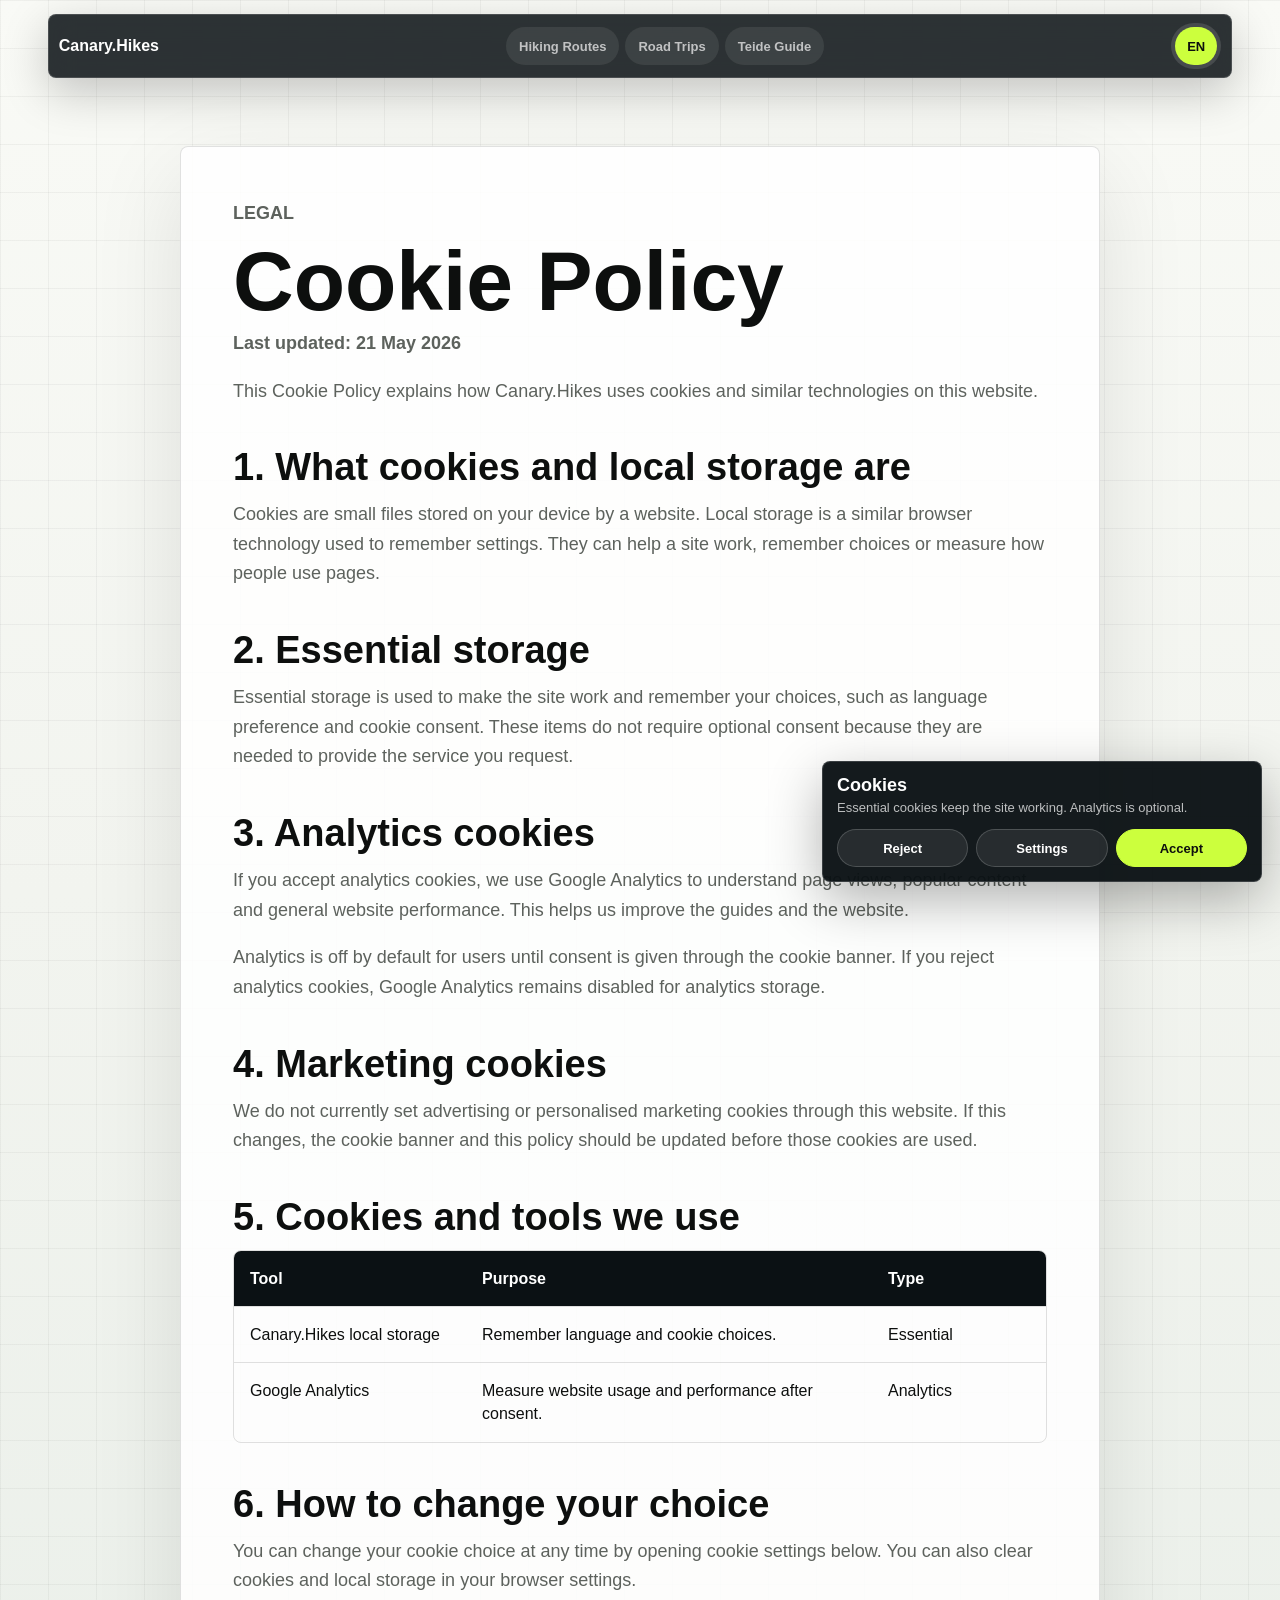
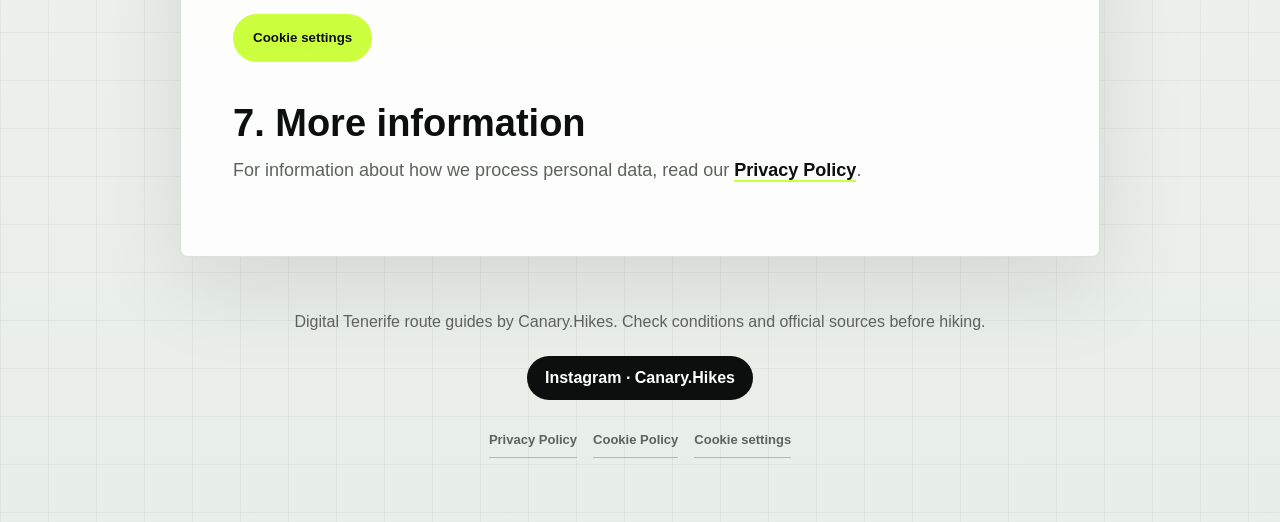
==== commit f41b8dab: "Polish hiking routes shop page for production" ====
--- a/cookie-policy/index.html
+++ b/cookie-policy/index.html
@@ -20,7 +20,7 @@
     <title>Cookie Policy | Canary.Hikes</title>
     <meta name="description" content="Cookie Policy for Canary.Hikes: essential storage, analytics cookies, Google Analytics and how to change your cookie choices." />
     <meta name="robots" content="index, follow" />
-    <link rel="stylesheet" href="/styles.css?v=53" />
+    <link rel="stylesheet" href="/styles.css?v=89" />
   </head>
   <body class="legal-page">
     <header class="topbar">
@@ -106,6 +106,6 @@
         <button type="button" data-cookie-settings>Cookie settings</button>
       </nav>
     </footer>
-    <script src="/app.js?v=53"></script>
+    <script src="/app.js?v=89"></script>
   </body>
 </html>
--- a/styles.css
+++ b/styles.css
@@ -62,30 +62,30 @@
   left: 50%;
   z-index: 20;
   width: min(calc(100% - 28px), var(--max));
-  min-height: 64px;
+  min-height: 58px;
   transform: translateX(-50%);
   display: grid;
   grid-template-columns: auto minmax(0, 1fr) auto;
   align-items: center;
   gap: 14px;
-  padding: 10px 12px;
-  background: rgba(11, 17, 20, 0.9);
+  padding: 8px 10px;
+  background: rgba(11, 17, 20, 0.86);
   border: 1px solid rgba(255, 255, 255, 0.14);
   border-radius: 8px;
-  backdrop-filter: blur(18px) saturate(1.15);
-  box-shadow: 0 18px 60px rgba(0, 0, 0, 0.28);
+  backdrop-filter: blur(12px) saturate(1.08);
+  box-shadow: 0 14px 46px rgba(0, 0, 0, 0.22);
   transition: width .24s ease, background-color .24s ease, box-shadow .24s ease, border-color .24s ease, min-height .24s ease, padding .24s ease, opacity .24s ease !important;
 }
 
 .topbar.topbar-scrolled {
-  width: min(calc(100% - 56px), 1080px);
-  min-height: 52px;
-  padding: 7px 10px;
-  opacity: .9;
-  background: rgba(11, 17, 20, 0.72);
-  border-color: rgba(255, 255, 255, 0.11);
-  backdrop-filter: blur(22px) saturate(1.08);
-  box-shadow: 0 10px 34px rgba(0, 0, 0, 0.22);
+  width: min(calc(100% - 72px), 1020px);
+  min-height: 46px;
+  padding: 5px 8px;
+  opacity: .78;
+  background: rgba(11, 17, 20, 0.58);
+  border-color: rgba(255, 255, 255, 0.09);
+  backdrop-filter: blur(9px) saturate(1.02);
+  box-shadow: 0 8px 24px rgba(0, 0, 0, 0.16);
 }
 
 .topbar.topbar-scrolled:hover,
@@ -127,11 +127,11 @@
 }
 .nav a,
 .lang-switch a {
-  min-height: 42px;
+  min-height: 38px;
   display: inline-flex;
   align-items: center;
   justify-content: center;
-  padding: 0 14px;
+  padding: 0 13px;
   border-radius: 999px;
   font-size: 13px;
   font-weight: 850;
@@ -146,8 +146,9 @@
 
 .topbar.topbar-scrolled .nav a,
 .topbar.topbar-scrolled .lang-switch a {
-  min-height: 36px;
+  min-height: 32px;
   color: rgba(255, 255, 255, 0.54);
+  font-size: 12px;
 }
 
 .topbar.topbar-scrolled .nav a {
@@ -201,15 +202,16 @@
 
 .shop-page {
   min-height: 100vh;
+  overflow-x: clip;
 }
 
 .shop-hero {
   position: relative;
-  min-height: clamp(560px, 70vh, 820px);
+  min-height: clamp(540px, 72vh, 760px);
   display: grid;
   align-items: end;
-  overflow: visible;
-  padding: clamp(124px, 14vh, 156px) max(24px, calc((100vw - var(--max)) / 2)) clamp(64px, 10vh, 92px);
+  overflow: hidden;
+  padding: clamp(118px, 13vh, 146px) max(24px, calc((100vw - var(--max)) / 2)) clamp(58px, 9vh, 84px);
   background: #050708;
 }
 
@@ -226,6 +228,11 @@
   object-position: center 46%;
 }
 
+.shop-hero-hiking > img {
+  object-position: center 52%;
+  filter: saturate(0.88) contrast(0.94) brightness(0.86);
+}
+
 .shop-hero-content {
   position: relative;
   max-width: 760px;
@@ -235,30 +242,31 @@
 
 .shop-hero-hiking .shop-hero-content {
   max-width: min(760px, 100%);
-  padding: clamp(26px, 3vw, 38px);
-  border: 1px solid rgba(255, 255, 255, 0.2);
-  border-radius: 18px;
-  background: linear-gradient(124deg, rgba(9, 30, 50, 0.16), rgba(16, 43, 66, 0.05));
-  backdrop-filter: blur(4px);
+  padding: clamp(32px, 3.6vw, 52px);
+  border: 1px solid rgba(255, 255, 255, 0.16);
+  border-radius: 16px;
+  background: linear-gradient(124deg, rgba(8, 19, 18, 0.54), rgba(37, 48, 39, 0.22));
+  backdrop-filter: blur(2px);
   text-shadow: none;
 }
 
 .shop-hero-hiking .shop-hero-content .eyebrow {
   display: inline-flex;
+  align-items: center;
   margin-bottom: 18px;
-  min-height: 0;
-  padding: 0;
-  border: 0;
-  border-radius: 0;
-  background: transparent;
+  min-height: 34px;
+  padding: 0 14px;
+  border: 1px solid rgba(205, 255, 61, 0.55);
+  border-radius: 999px;
+  background: rgba(205, 255, 61, 0.08);
   color: rgba(223, 255, 106, 0.95);
   letter-spacing: 0.08em;
   text-transform: uppercase;
 }
 
 .shop-hero-hiking .shop-hero-content .hero-copy {
-  max-width: 48ch;
-  line-height: 1.62;
+  max-width: 56ch;
+  line-height: 1.58;
 }
 
 .shop-hero h1 {
@@ -278,7 +286,10 @@
 }
 
 .shop-hero-hiking h1 {
+  max-width: 700px;
   margin-bottom: 22px;
+  font-size: clamp(38px, 3.9vw, 56px);
+  line-height: 1.02;
 }
 
 .shop-hero-hiking .hero-actions {
@@ -287,8 +298,9 @@
 
 .shop-hero-hiking .hero-shade {
   background:
-    radial-gradient(78% 66% at 18% 44%, rgba(11, 34, 56, 0.17) 0%, rgba(11, 34, 56, 0.07) 52%, rgba(11, 34, 56, 0) 80%),
-    linear-gradient(180deg, rgba(11, 31, 50, 0.02) 0%, rgba(11, 31, 50, 0.01) 46%, rgba(11, 31, 50, 0.08) 100%);
+    radial-gradient(74% 62% at 18% 44%, rgba(11, 30, 26, 0.12) 0%, rgba(11, 30, 26, 0.035) 56%, rgba(11, 30, 26, 0) 82%),
+    linear-gradient(90deg, rgba(5, 7, 8, 0.32) 0%, rgba(5, 7, 8, 0.1) 46%, rgba(5, 7, 8, 0.2) 100%),
+    linear-gradient(180deg, rgba(11, 31, 50, 0) 0%, rgba(11, 31, 50, 0) 48%, rgba(11, 31, 50, 0.055) 100%);
 }
 
 .hero-bullet-grid {
@@ -320,24 +332,159 @@
 }
 
 .shop-section {
-  padding-top: 58px;
+  padding-top: 78px;
+  background: linear-gradient(180deg, rgba(255, 255, 255, 0.72), rgba(255, 255, 255, 0.32));
+}
+
+.shop-section.section-pad {
+  width: min(calc(100% - 48px), var(--max));
+  margin: 0 auto;
+  padding: 88px 0 98px;
+  background: transparent;
+}
+
+.shop-section .section-head {
+  margin-bottom: 28px;
+  text-align: left;
+}
+
+.shop-about {
+  width: min(calc(100% - 48px), var(--max));
+  display: grid;
+  grid-template-columns: minmax(0, 1.05fr) minmax(320px, 460px);
+  align-items: stretch;
+  gap: clamp(18px, 3vw, 34px);
+  margin: 72px auto 24px;
+  padding: clamp(24px, 3.2vw, 44px);
+  border: 1px solid rgba(13, 15, 14, 0.1);
+  border-radius: 8px;
+  background: rgba(255, 255, 255, 0.92);
+  box-shadow: 0 24px 78px rgba(20, 27, 22, 0.08);
+}
+
+.shop-about-copy {
+  align-self: center;
+  padding: clamp(8px, 1.8vw, 20px);
+}
+
+.shop-about-copy h2 {
+  max-width: 640px;
+  margin: 0;
+  font-size: clamp(34px, 3.6vw, 54px);
+  line-height: 1.02;
+}
+
+.shop-about-copy p:not(.eyebrow) {
+  max-width: 660px;
+  margin: 20px 0 0;
+  color: rgba(13, 15, 14, 0.72);
+  font-size: clamp(17px, 1.42vw, 20px);
+  line-height: 1.66;
+}
+
+.shop-about-notes {
+  display: flex;
+  flex-wrap: wrap;
+  gap: 8px;
+  margin-top: 28px;
+}
+
+.shop-about-notes span {
+  min-height: 34px;
+  display: inline-flex;
+  align-items: center;
+  padding: 0 13px;
+  border: 1px solid rgba(13, 15, 14, 0.12);
+  border-radius: 999px;
+  background: rgba(205, 255, 61, 0.22);
+  color: rgba(13, 15, 14, 0.78);
+  font-size: 13px;
+  font-weight: 850;
+}
+
+.shop-about-photo {
+  min-height: 420px;
+  margin: 0;
+  overflow: hidden;
+  border-radius: 8px;
+  background: #101715;
+}
+
+.shop-about-photo img {
+  width: 100%;
+  height: 100%;
+  display: block;
+  object-fit: cover;
+  object-position: center 44%;
+  filter: saturate(0.92) contrast(0.96);
+}
+
+.shop-trust {
+  padding-top: 54px;
+  padding-bottom: 76px;
+  background: rgba(255, 255, 255, 0.6);
+}
+
+.shop-trust.section-pad {
+  width: min(calc(100% - 48px), var(--max));
+  margin: 0 auto;
+  padding: 42px 0 92px;
+  background: transparent;
+}
+
+.shop-trust .section-head {
+  max-width: 780px;
+  text-align: left;
+}
+
+.shop-trust-grid {
+  display: grid;
+  grid-template-columns: repeat(3, minmax(0, 1fr));
+  gap: 16px;
+  max-width: var(--max);
+  margin: 28px auto 0;
+}
+
+.shop-trust-card {
+  min-height: 168px;
+  padding: 22px;
+  border: 1px solid rgba(13, 15, 14, 0.09);
+  border-radius: 8px;
+  background: rgba(255, 255, 255, 0.62);
+  box-shadow: none;
+}
+
+.shop-trust-card span {
+  display: inline-flex;
+  margin-bottom: 18px;
+  color: rgba(13, 15, 14, 0.42);
+  font-weight: 900;
+}
+
+.shop-trust-card h3 {
+  margin: 0 0 12px;
+}
+
+.shop-trust-card p {
+  margin: 0;
+  color: var(--muted);
 }
 
 .product-grid {
   display: grid;
   grid-template-columns: repeat(3, minmax(0, 1fr));
-  gap: 16px;
+  gap: 18px;
 }
 
 .product-card {
-  min-height: 330px;
+  min-height: 468px;
   display: flex;
   flex-direction: column;
-  padding: 22px;
+  padding: 18px;
   border: 1px solid rgba(13, 15, 14, 0.12);
   border-radius: 8px;
-  background: rgba(255,255,255,.86);
-  box-shadow: 0 22px 70px rgba(16, 17, 16, .07);
+  background: rgba(255,255,255,.92);
+  box-shadow: 0 18px 54px rgba(16, 17, 16, .055);
 }
 
 .product-card {
@@ -346,8 +493,10 @@
 }
 
 .product-card h3 {
-  margin: 0 0 10px;
-  min-height: 52px;
+  margin: 14px 0 10px;
+  min-height: 0;
+  font-size: clamp(24px, 2vw, 32px);
+  line-height: 1.05;
 }
 
 .product-card::after {
@@ -361,18 +510,54 @@
 .product-index {
   display: inline-flex;
   width: fit-content;
-  margin-bottom: 22px;
+  margin-top: -20px;
+  margin-bottom: 8px;
   padding: 7px 9px;
   border-radius: 999px;
   background: var(--ink);
   color: #fff;
   font-size: 12px;
   font-weight: 900;
+  position: relative;
+  z-index: 2;
+}
+
+.product-image {
+  width: 100%;
+  aspect-ratio: 5 / 4;
+  display: block;
+  object-fit: cover;
+  border-radius: 7px;
+  background: rgba(13, 15, 14, 0.08);
+  filter: saturate(0.98) contrast(1.02) sepia(0.03);
+  box-shadow: inset 0 0 0 1px rgba(255,255,255,.18), 0 16px 34px rgba(13,15,14,.12);
 }
 
 .product-card p {
   margin-bottom: 0;
   color: var(--muted);
+  line-height: 1.5;
+}
+
+.product-tags {
+  display: flex;
+  flex-wrap: wrap;
+  gap: 7px;
+  margin-top: auto;
+  padding-top: 20px;
+}
+
+.product-tags span {
+  display: inline-flex;
+  align-items: center;
+  min-height: 30px;
+  padding: 0 10px;
+  border: 1px solid rgba(13, 15, 14, 0.12);
+  border-radius: 999px;
+  background: rgba(13, 15, 14, 0.04);
+  color: rgba(13, 15, 14, 0.72);
+  font-size: 12px;
+  font-weight: 800;
 }
 
 .product-meta {
@@ -414,6 +599,414 @@
   font-size: 12px;
   font-weight: 900;
   white-space: nowrap;
+}
+
+.guide-preview {
+  width: 100%;
+  min-height: auto;
+  display: grid;
+  align-content: center;
+  padding: 76px max(24px, calc((100vw - var(--max)) / 2));
+  background:
+    radial-gradient(circle at 74% 12%, rgba(205, 255, 61, 0.11), transparent 28%),
+    #090f0f;
+  color: #fff;
+}
+
+.guide-preview .section-head {
+  max-width: 860px;
+  margin: 0 0 28px;
+}
+
+.guide-preview .section-head h2 {
+  max-width: 780px;
+  font-size: clamp(34px, 3.8vw, 56px);
+  line-height: 1;
+}
+
+.guide-preview .section-head p:not(.eyebrow) {
+  color: rgba(255, 255, 255, 0.72);
+}
+
+.guide-preview-grid {
+  display: grid;
+  grid-template-columns: repeat(4, minmax(0, 1fr));
+  gap: 16px;
+}
+
+.guide-preview-card {
+  min-width: 0;
+}
+
+.guide-preview-visual {
+  width: 100%;
+  aspect-ratio: 10 / 11.2;
+  position: relative;
+  overflow: hidden;
+  display: block;
+  border: 0;
+  border-radius: 8px;
+  box-shadow:
+    0 28px 80px rgba(0, 0, 0, 0.42),
+    0 1px 0 rgba(255, 255, 255, 0.08) inset,
+    0 -1px 0 rgba(0, 0, 0, 0.32) inset;
+  background:
+    linear-gradient(180deg, rgba(255,255,255,0.98), rgba(244, 249, 248, 0.94)),
+    radial-gradient(circle at 24% 18%, rgba(205, 255, 61, 0.24), transparent 34%);
+}
+
+.guide-preview-visual.has-image {
+  background: #eef6f7;
+}
+
+.guide-preview-visual.has-image img {
+  width: 100%;
+  height: 100%;
+  display: block;
+  object-fit: cover;
+  object-position: top center;
+  filter: blur(1.6px) saturate(0.9) contrast(0.94) brightness(0.92);
+  transform: scale(1.028);
+}
+
+.guide-preview-visual::after {
+  content: "";
+  position: absolute;
+  inset: 0;
+  background:
+    linear-gradient(180deg, rgba(255,255,255,0) 42%, rgba(255,255,255,0.68) 74%, rgba(9,15,15,0.18) 100%),
+    linear-gradient(135deg, rgba(205,255,61,0.16), transparent 38%);
+  pointer-events: none;
+}
+
+.guide-preview-visual.has-image::after {
+  background:
+    linear-gradient(180deg, rgba(9, 15, 15, 0.08) 0%, rgba(9, 15, 15, 0.2) 52%, rgba(9, 15, 15, 0.5) 100%),
+    radial-gradient(circle at 50% 34%, rgba(255, 255, 255, 0.12), transparent 42%);
+}
+
+.guide-preview-visual.has-image .preview-title,
+.guide-preview-visual.has-image .preview-line,
+.guide-preview-visual.has-image .preview-map,
+.guide-preview-visual.has-image .preview-route,
+.guide-preview-visual.has-image .preview-dot {
+  display: none;
+}
+
+.guide-preview-visual.has-image::before {
+  display: none;
+}
+
+.preview-title,
+.preview-line,
+.preview-map,
+.preview-route,
+.preview-dot {
+  position: absolute;
+  z-index: 1;
+  display: block;
+}
+
+.preview-title {
+  left: 10%;
+  top: 8%;
+  width: 46%;
+  height: 15px;
+  border-radius: 999px;
+  background: #5f3a7a;
+}
+
+.preview-line {
+  left: 10%;
+  top: 18%;
+  width: 62%;
+  height: 7px;
+  border-radius: 999px;
+  background: rgba(26, 30, 28, 0.2);
+}
+
+.preview-line-wide {
+  top: 22%;
+  width: 76%;
+}
+
+.preview-line-short {
+  top: 26%;
+  width: 42%;
+}
+
+.preview-map {
+  left: 10%;
+  right: 10%;
+  top: 34%;
+  height: 28%;
+  border-radius: 7px;
+  background:
+    linear-gradient(135deg, rgba(5, 34, 28, 0.86), rgba(73, 104, 68, 0.62)),
+    repeating-linear-gradient(35deg, rgba(255,255,255,0.08) 0 2px, transparent 2px 12px);
+}
+
+.preview-route {
+  left: 18%;
+  top: 45%;
+  width: 62%;
+  height: 22%;
+  border: 4px solid #ff6840;
+  border-left-color: transparent;
+  border-bottom-color: transparent;
+  border-radius: 48% 42% 54% 36%;
+  transform: rotate(-12deg);
+}
+
+.preview-dot {
+  width: 14px;
+  height: 14px;
+  border: 3px solid #fff;
+  border-radius: 50%;
+  background: var(--acid);
+  box-shadow: 0 8px 18px rgba(0, 0, 0, 0.24);
+}
+
+.preview-dot-one {
+  left: 18%;
+  top: 58%;
+}
+
+.preview-dot-two {
+  right: 21%;
+  top: 43%;
+}
+
+.preview-dot-three {
+  right: 29%;
+  top: 61%;
+}
+
+.guide-preview-visual-overview .preview-map {
+  top: 48%;
+  height: 28%;
+  background: linear-gradient(145deg, rgba(194, 214, 224, 0.9), rgba(115, 142, 119, 0.74));
+}
+
+.guide-preview-visual-overview .preview-route,
+.guide-preview-visual-overview .preview-dot {
+  display: none;
+}
+
+.guide-preview-visual-overview::before {
+  content: "";
+  position: absolute;
+  left: 10%;
+  right: 10%;
+  top: 32%;
+  height: 9%;
+  z-index: 1;
+  border-radius: 7px;
+  background:
+    linear-gradient(90deg, #5f3a7a 0 18%, transparent 18% 27%, #5f3a7a 27% 45%, transparent 45% 56%, #5f3a7a 56% 73%, transparent 73% 82%, #5f3a7a 82% 100%);
+  opacity: 0.82;
+}
+
+.guide-preview-visual-timeline .preview-map {
+  left: 16%;
+  right: auto;
+  top: 33%;
+  width: 4px;
+  height: 48%;
+  border-radius: 999px;
+  background: #5f3a7a;
+}
+
+.guide-preview-visual-timeline .preview-route {
+  display: none;
+}
+
+.guide-preview-visual-timeline .preview-dot-one,
+.guide-preview-visual-timeline .preview-dot-two,
+.guide-preview-visual-timeline .preview-dot-three {
+  left: calc(16% - 5px);
+  right: auto;
+}
+
+.guide-preview-visual-timeline .preview-dot-one { top: 36%; }
+.guide-preview-visual-timeline .preview-dot-two { top: 53%; }
+.guide-preview-visual-timeline .preview-dot-three { top: 70%; }
+
+.guide-preview-visual-checklist .preview-map {
+  left: 10%;
+  right: 10%;
+  top: 34%;
+  height: 11%;
+  background: rgba(95, 58, 122, 0.1);
+}
+
+.guide-preview-visual-checklist .preview-map::before,
+.guide-preview-visual-checklist .preview-map::after {
+  content: "";
+  position: absolute;
+  left: 0;
+  right: 0;
+  height: 100%;
+  border-radius: 7px;
+  background: rgba(95, 58, 122, 0.1);
+}
+
+.guide-preview-visual-checklist .preview-map::before {
+  top: 140%;
+}
+
+.guide-preview-visual-checklist .preview-map::after {
+  top: 280%;
+}
+
+.guide-preview-visual-checklist .preview-route,
+.guide-preview-visual-checklist .preview-dot {
+  display: none;
+}
+
+.guide-preview-card h3 {
+  margin: 12px 0 6px;
+  color: #fff;
+  font-size: clamp(20px, 1.6vw, 26px);
+  line-height: 1.05;
+}
+
+.guide-preview-card p {
+  margin: 0;
+  color: rgba(255, 255, 255, 0.68);
+  font-size: 14px;
+  line-height: 1.42;
+}
+
+.shop-finale {
+  max-width: var(--max);
+  text-align: left;
+  scroll-margin-top: 116px;
+}
+
+.shop-finale.section-pad {
+  width: min(calc(100% - 48px), var(--max));
+  display: grid;
+  grid-template-columns: minmax(0, 0.82fr) minmax(0, 1.18fr);
+  gap: clamp(24px, 3.8vw, 52px);
+  align-items: start;
+  margin: 72px auto 64px;
+  padding: clamp(30px, 4.4vw, 56px);
+  border: 1px solid rgba(13, 15, 14, 0.1);
+  border-radius: 8px;
+  background:
+    linear-gradient(135deg, rgba(255, 255, 255, 0.95), rgba(246, 250, 245, 0.86)),
+    radial-gradient(circle at 86% 22%, rgba(205, 255, 61, 0.22), transparent 30%);
+  box-shadow: 0 24px 72px rgba(20, 27, 22, 0.08);
+}
+
+.shop-finale .eyebrow,
+.shop-finale h2 {
+  grid-column: 1;
+}
+
+.shop-finale h2 {
+  max-width: 560px;
+  margin-inline: 0;
+  font-size: clamp(32px, 3.2vw, 48px);
+  line-height: 1.04;
+  text-wrap: balance;
+}
+
+.shop-finale p:not(.eyebrow) {
+  grid-column: 1;
+  max-width: 520px;
+  margin: 16px 0 0;
+  color: var(--muted);
+  font-size: clamp(16px, 1.28vw, 19px);
+  line-height: 1.58;
+}
+
+.shop-finale-grid {
+  grid-column: 2;
+  grid-row: 1 / span 3;
+  display: grid;
+  grid-template-columns: repeat(2, minmax(0, 1fr));
+  gap: 12px;
+  margin-top: 0;
+}
+
+.shop-finale-grid article {
+  min-height: 158px;
+  padding: clamp(18px, 1.9vw, 24px);
+  border: 1px solid rgba(13, 15, 14, 0.1);
+  border-radius: 8px;
+  background: rgba(255, 255, 255, 0.68);
+  box-shadow: 0 14px 36px rgba(20, 27, 22, 0.045);
+}
+
+.shop-finale-grid span {
+  display: inline-flex;
+  margin-bottom: 14px;
+  color: rgba(13, 15, 14, 0.34);
+  font-weight: 900;
+  font-size: 14px;
+  line-height: 1;
+}
+
+.shop-finale-grid h3 {
+  max-width: 320px;
+  margin: 0 0 10px;
+  font-size: clamp(20px, 1.45vw, 24px);
+  line-height: 1.12;
+}
+
+.shop-finale-grid p {
+  margin: 0;
+  color: rgba(13, 15, 14, 0.64);
+  font-size: 15.5px;
+  line-height: 1.48;
+}
+
+.shop-search-answers.section-pad {
+  width: min(calc(100% - 48px), var(--max));
+  margin: 0 auto 88px;
+  padding: 0;
+  scroll-margin-top: 116px;
+}
+
+.shop-search-answers .section-head {
+  max-width: 760px;
+  margin-bottom: 28px;
+  text-align: left;
+}
+
+.shop-search-answers .section-head h2 {
+  font-size: clamp(34px, 3.4vw, 50px);
+  line-height: 1.03;
+}
+
+.shop-answer-grid {
+  display: grid;
+  grid-template-columns: repeat(2, minmax(0, 1fr));
+  gap: 16px;
+}
+
+.shop-answer-grid article {
+  min-height: 190px;
+  padding: clamp(20px, 2.2vw, 30px);
+  border: 1px solid rgba(13, 15, 14, 0.1);
+  border-radius: 8px;
+  background: rgba(255, 255, 255, 0.78);
+  box-shadow: 0 18px 52px rgba(20, 27, 22, 0.055);
+}
+
+.shop-answer-grid h3 {
+  margin: 0 0 12px;
+  font-size: clamp(21px, 1.8vw, 28px);
+  line-height: 1.08;
+}
+
+.shop-answer-grid p {
+  margin: 0;
+  color: var(--muted);
+  font-size: 17px;
+  line-height: 1.62;
 }
 
 .hero > img,
@@ -2444,8 +3037,17 @@
   .permit-grid,
   .descent,
   .timeline,
+  .shop-trust-grid,
   .product-grid {
     grid-template-columns: 1fr 1fr;
+  }
+
+  .shop-about {
+    grid-template-columns: 1fr;
+  }
+
+  .guide-preview-grid {
+    grid-template-columns: repeat(2, minmax(0, 1fr));
   }
 
   .permit-mini {
@@ -2508,7 +3110,7 @@
     min-height: 0;
     width: calc(100% - 28px);
     padding: 8px;
-    opacity: .92;
+    opacity: .86;
   }
 
   .brand {
@@ -2607,6 +3209,66 @@
     padding: 114px 18px 40px;
   }
 
+  .shop-section.section-pad,
+  .shop-trust.section-pad,
+  .shop-finale.section-pad,
+  .shop-search-answers.section-pad {
+    width: calc(100% - 28px);
+  }
+
+  .shop-section.section-pad {
+    padding: 58px 0 64px;
+  }
+
+  .shop-trust.section-pad {
+    padding: 40px 0 58px;
+  }
+
+  .shop-finale.section-pad {
+    grid-template-columns: 1fr;
+    margin: 54px auto 54px;
+    padding: 28px 20px;
+  }
+
+  .shop-finale .eyebrow,
+  .shop-finale h2,
+  .shop-finale p:not(.eyebrow),
+  .shop-finale-grid {
+    grid-column: 1;
+  }
+
+  .shop-finale h2 {
+    font-size: clamp(30px, 8.4vw, 38px);
+    line-height: 1.08;
+  }
+
+  .shop-finale p:not(.eyebrow) {
+    max-width: 100%;
+    font-size: 16px;
+    line-height: 1.56;
+  }
+
+  .shop-search-answers.section-pad {
+    margin-bottom: 54px;
+  }
+
+  .shop-answer-grid {
+    grid-template-columns: 1fr;
+  }
+
+  .shop-finale-grid {
+    grid-template-columns: 1fr;
+  }
+
+  .shop-answer-grid article {
+    min-height: 0;
+    padding: 20px;
+  }
+
+  .shop-answer-grid p {
+    font-size: 16px;
+  }
+
   .shop-hero h1 {
     font-size: clamp(31px, 9vw, 34px);
     line-height: 1.02;
@@ -2616,6 +3278,48 @@
 
   .shop-hero .hero-copy {
     font-size: 15.5px;
+    overflow-wrap: normal;
+    hyphens: none;
+  }
+
+  .shop-page p,
+  .shop-page li {
+    overflow-wrap: break-word;
+    hyphens: none;
+  }
+
+  .shop-page h2,
+  .shop-page h3 {
+    overflow-wrap: normal;
+    hyphens: none;
+  }
+
+  .guide-preview {
+    min-height: auto;
+    padding: 48px 16px;
+  }
+
+  .guide-preview .section-head {
+    margin-bottom: 22px;
+  }
+
+  .guide-preview-grid {
+    grid-template-columns: 1fr;
+    gap: 12px;
+  }
+
+  .guide-preview-visual {
+    aspect-ratio: 16 / 10;
+  }
+
+  .guide-preview-card h3 {
+    margin-top: 12px;
+    font-size: 16px;
+  }
+
+  .guide-preview-card p {
+    font-size: 13px;
+    line-height: 1.45;
   }
 
   .shop-hero-hiking {
@@ -2628,8 +3332,37 @@
   }
 
   .shop-hero-hiking .shop-hero-content .hero-copy {
-    max-width: 33ch;
+    max-width: 36ch;
     line-height: 1.56;
+  }
+
+  .shop-about {
+    grid-template-columns: 1fr;
+    width: calc(100% - 28px);
+    margin-top: 44px;
+    padding: 18px;
+  }
+
+  .shop-about-copy {
+    padding: 10px 6px 4px;
+  }
+
+  .shop-about-copy h2 {
+    font-size: clamp(30px, 9vw, 42px);
+  }
+
+  .shop-about-copy p:not(.eyebrow) {
+    font-size: 17px;
+    line-height: 1.58;
+  }
+
+  .shop-about-photo {
+    min-height: 320px;
+  }
+
+  .shop-trust {
+    padding-top: 42px;
+    padding-bottom: 56px;
   }
 
   .hero-bullet-grid {
@@ -2738,6 +3471,7 @@
   .timeline,
   .acclimatize,
   .mini-products,
+  .shop-trust-grid,
   .product-grid {
     grid-template-columns: 1fr;
   }
@@ -2755,6 +3489,7 @@
   .route-copy,
   .plan-flow article,
   .acclimatize,
+  .shop-trust-card,
   .product-card,
   .permit-rule,
   .permit-actions,
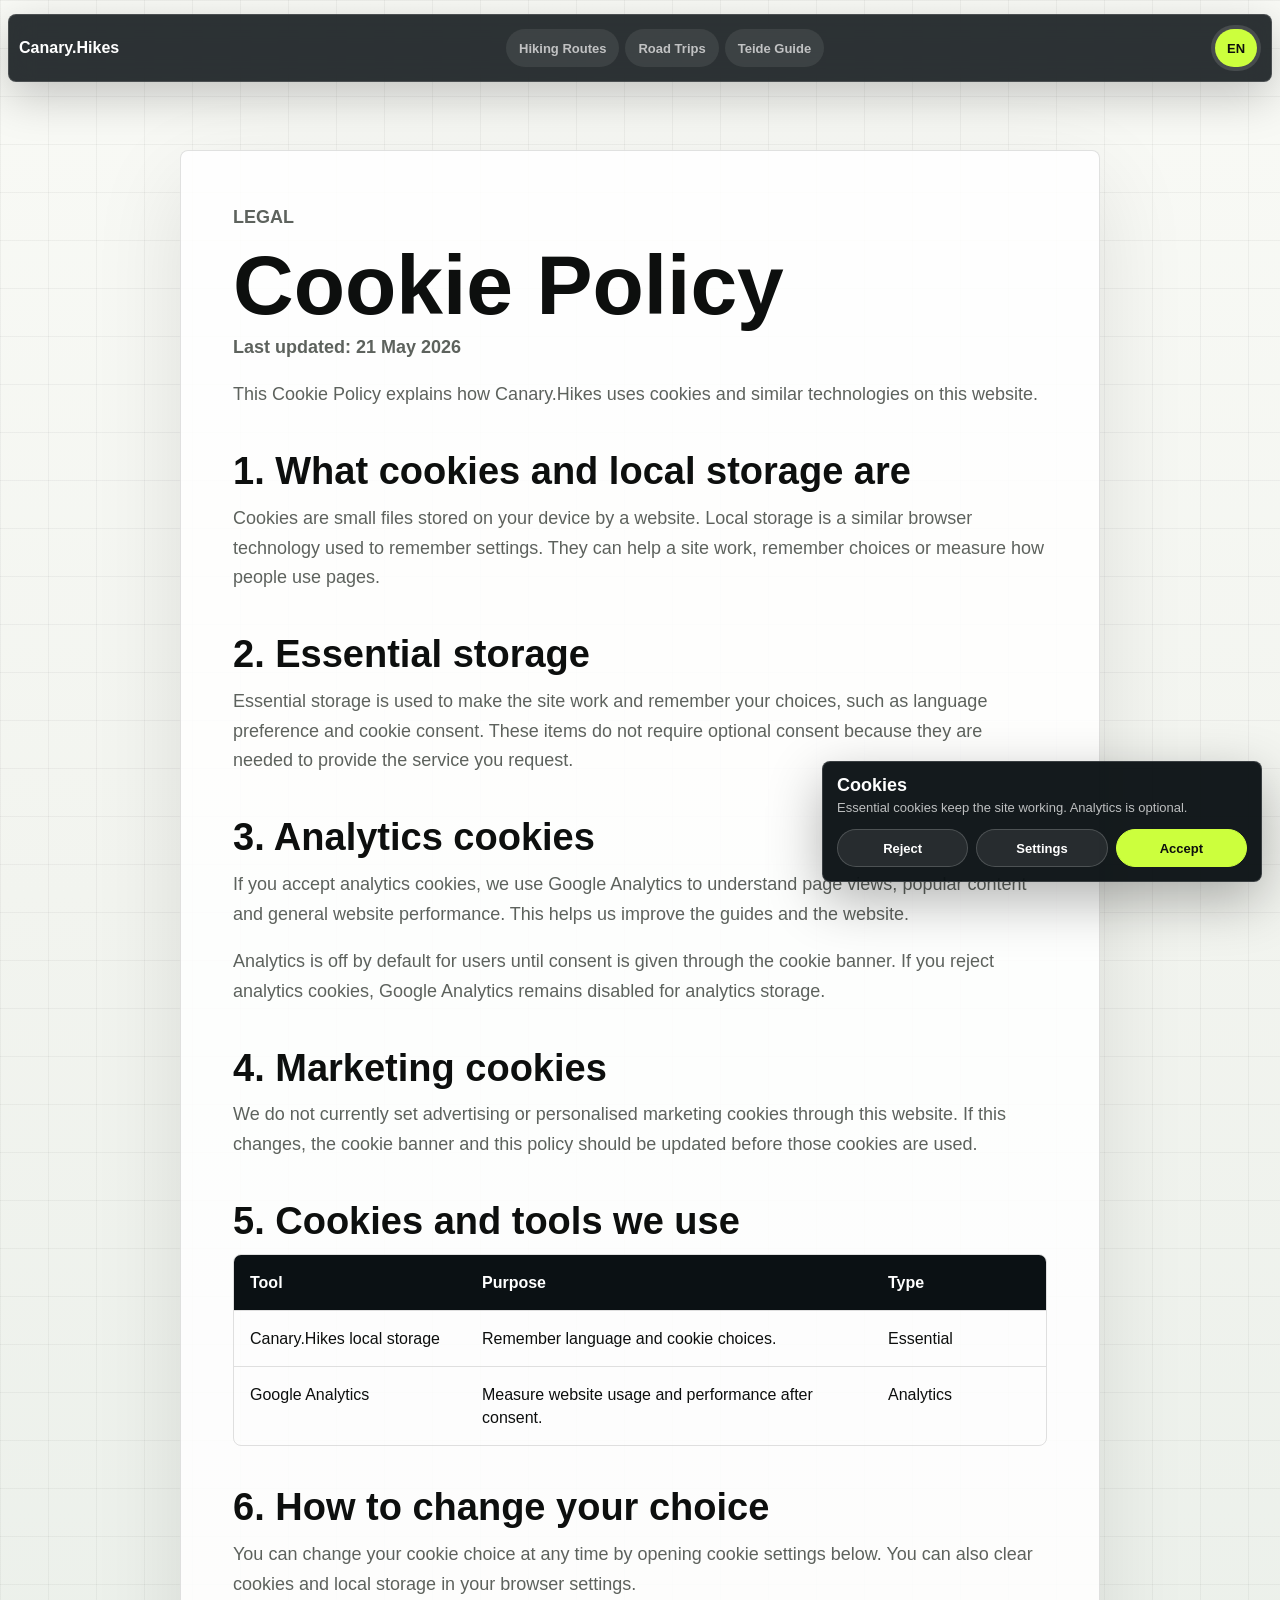
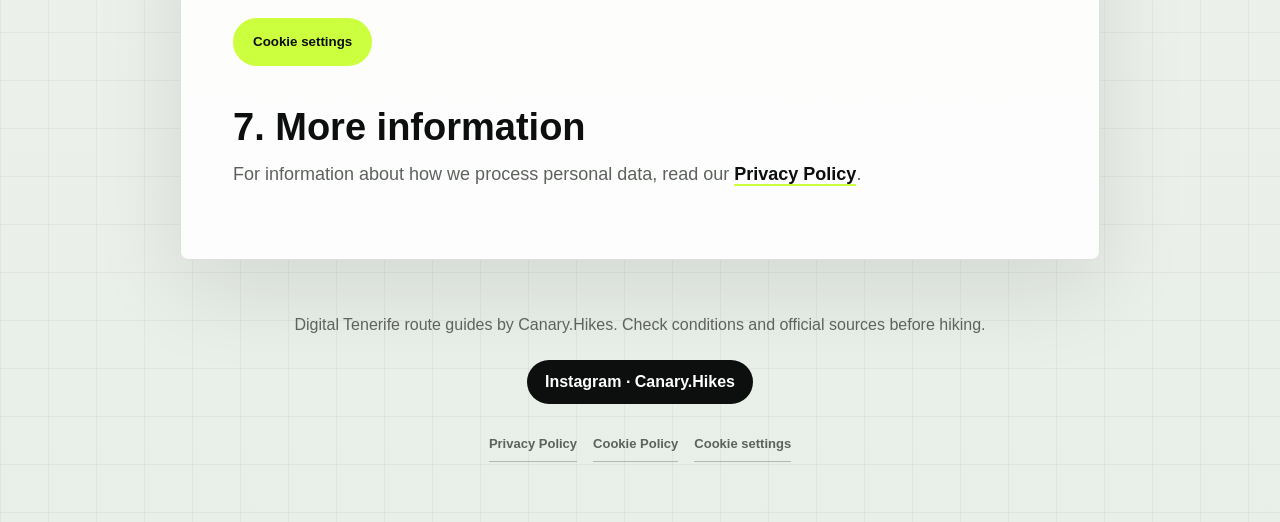
==== commit ffb7512a: "Localize hiking routes shop pages Translate the polished hiking routes shop page into English, Germa" ====
--- a/cookie-policy/index.html
+++ b/cookie-policy/index.html
@@ -20,7 +20,7 @@
     <title>Cookie Policy | Canary.Hikes</title>
     <meta name="description" content="Cookie Policy for Canary.Hikes: essential storage, analytics cookies, Google Analytics and how to change your cookie choices." />
     <meta name="robots" content="index, follow" />
-    <link rel="stylesheet" href="/styles.css?v=89" />
+    <link rel="stylesheet" href="/styles.css?v=90" />
   </head>
   <body class="legal-page">
     <header class="topbar">
@@ -106,6 +106,6 @@
         <button type="button" data-cookie-settings>Cookie settings</button>
       </nav>
     </footer>
-    <script src="/app.js?v=89"></script>
+    <script src="/app.js?v=90"></script>
   </body>
 </html>
